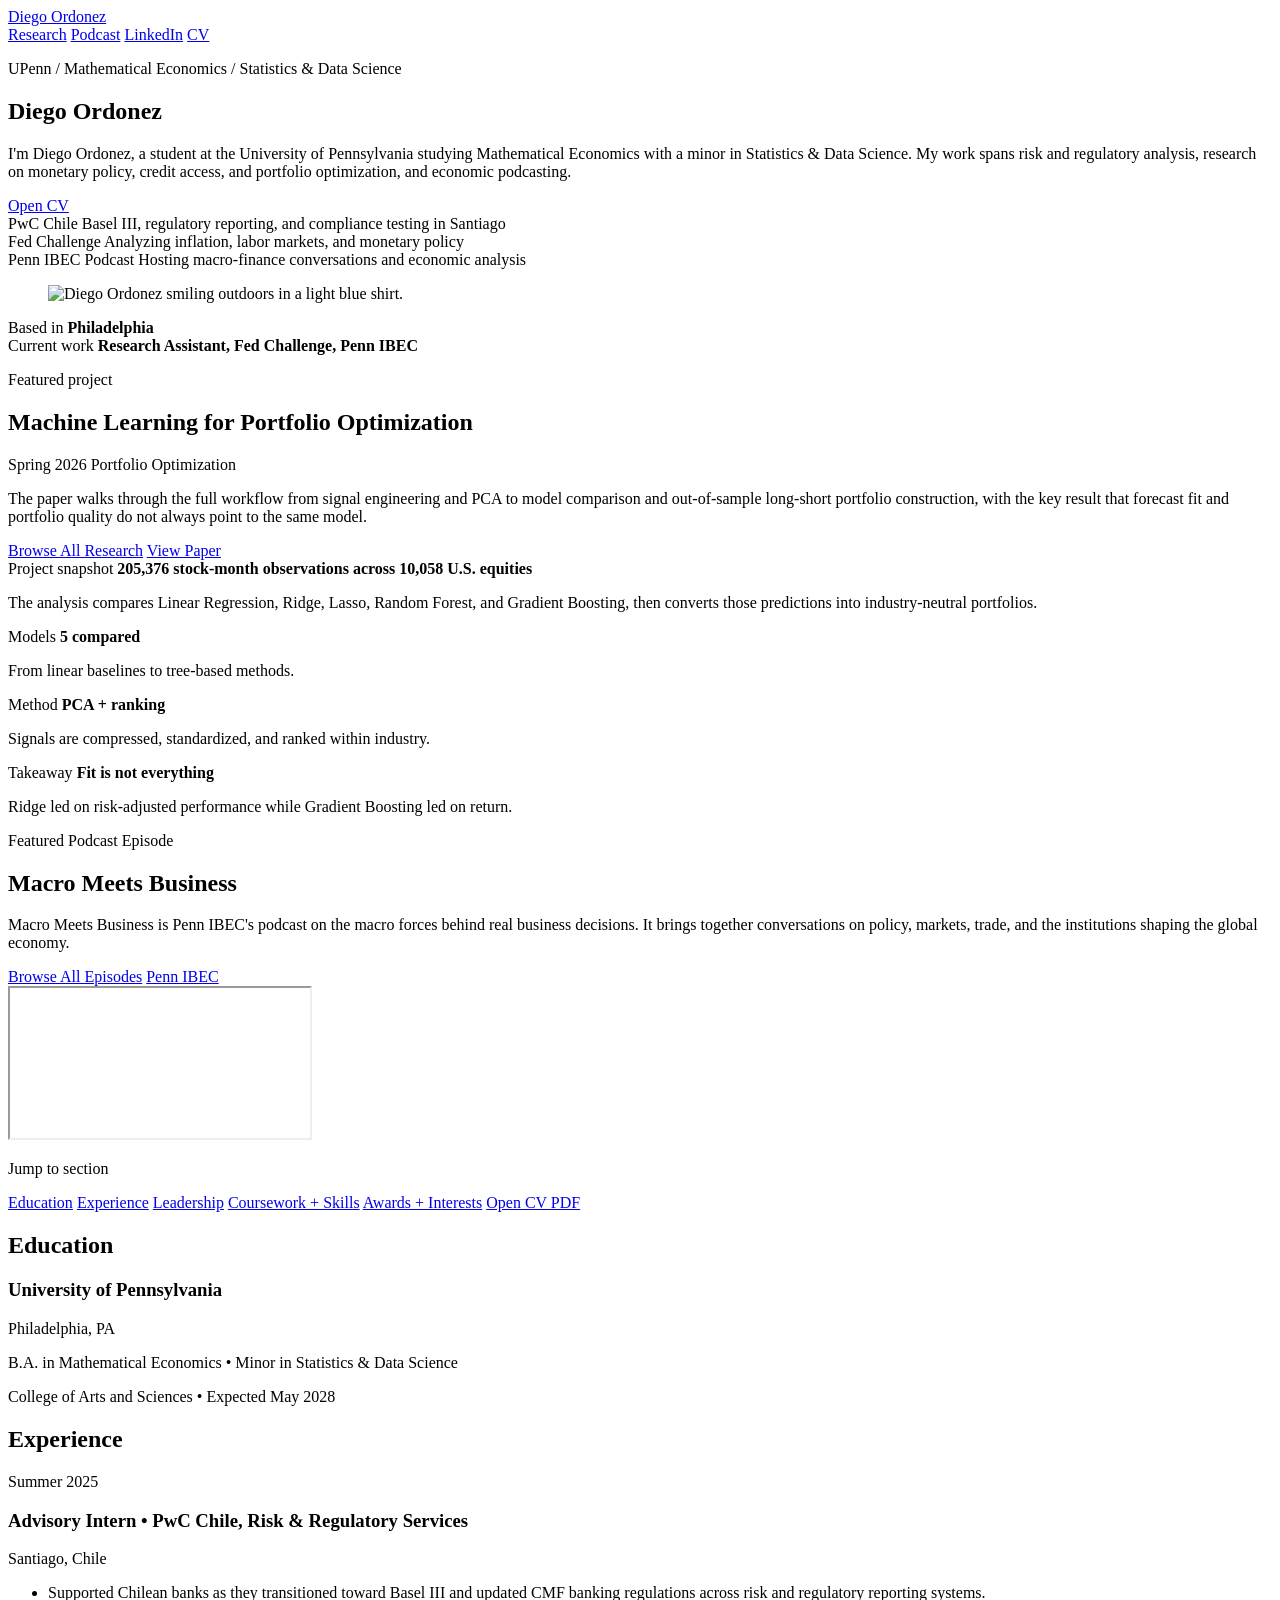
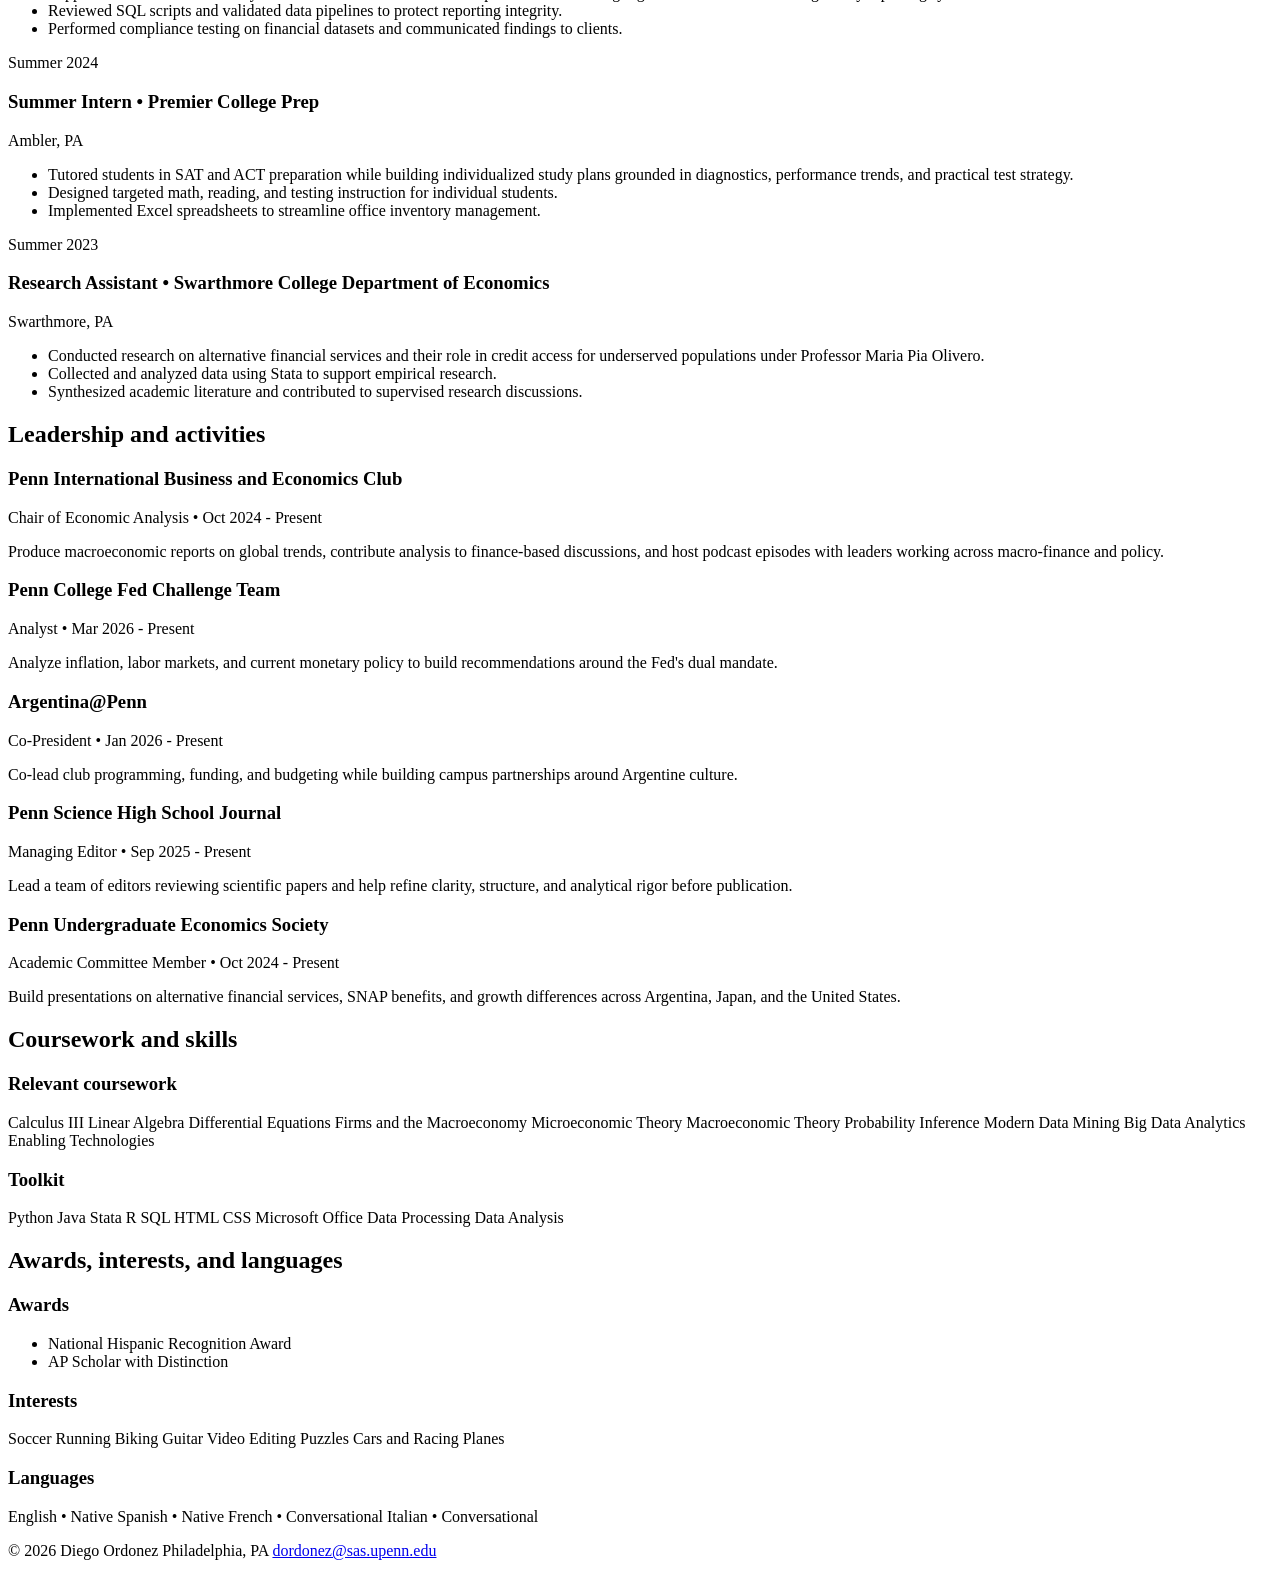
==== index.html @ 91c869cc "Add files via upload" ====
<!DOCTYPE html>
<html lang="en">
<head>
    <meta charset="UTF-8">
    <meta name="viewport" content="width=device-width, initial-scale=1.0">
    <title>Diego Ordonez</title>
    <meta name="description" content="Diego Ordonez is a University of Pennsylvania Mathematical Economics student exploring finance, data analysis, and global economic policy.">
    <link rel="stylesheet" href="style.css">
    <link rel="icon" type="image/png" href="images/Shield_of_the_University_of_Pennsylvania.svg.png">
</head>
<body class="home-page">
    <div class="scroll-progress" aria-hidden="true">
        <span class="scroll-progress__bar" id="scroll-progress-bar"></span>
    </div>

    <header class="site-header" id="top">
        <nav class="top-nav">
            <a class="brand" href="index.html">Diego Ordonez</a>
            <div class="top-nav__links" data-scrollspy-nav>
                <a href="research.html">Research</a>
                <a href="podcast.html">Podcast</a>
                <a href="https://www.linkedin.com/in/diegoordonez24/" target="_blank" rel="noreferrer">LinkedIn</a>
                <a class="button button--ghost button--small" href="CV/Ordonez-Diego-Résumé-Public.pdf" target="_blank" rel="noreferrer">CV</a>
            </div>
        </nav>
    </header>

    <main>
        <section class="hero section-shell" data-scroll-target id="hero">
            <div class="hero__copy" data-reveal>
                <p class="eyebrow hero__eyebrow">UPenn / Mathematical Economics / Statistics &amp; Data Science</p>
                <h1 class="hero__name">Diego Ordonez</h1>
                <p class="hero__lede">
                    I'm Diego Ordonez, a student at the University of Pennsylvania studying Mathematical Economics with a
                    minor in Statistics &amp; Data Science. My work spans risk and regulatory analysis,
                    research on monetary policy, credit access, and portfolio optimization, and economic podcasting.
                </p>
                <div class="hero__actions">
                    <a class="button" href="CV/Ordonez-Diego-Résumé-Public.pdf" target="_blank" rel="noreferrer">Open CV</a>
                </div>
                <div class="hero__stats">
                    <article class="stat-card">
                        <span class="stat-card__value">PwC Chile</span>
                        <span class="stat-card__label">Basel III, regulatory reporting, and compliance testing in Santiago</span>
                    </article>
                    <article class="stat-card">
                        <span class="stat-card__value">Fed Challenge</span>
                        <span class="stat-card__label">Analyzing inflation, labor markets, and monetary policy</span>
                    </article>
                    <article class="stat-card">
                        <span class="stat-card__value">Penn IBEC Podcast</span>
                        <span class="stat-card__label">Hosting macro-finance conversations and economic analysis</span>
                    </article>
                </div>
            </div>

            <div class="hero__visual" data-reveal>
                <figure class="hero-portrait">
                    <img src="images/legacy_photographics_27185710_9_080223_1W4A0684.JPG" alt="Diego Ordonez smiling outdoors in a light blue shirt.">
                </figure>
                <div class="hero__visual-details">
                    <article class="hero__detail">
                        <span>Based in</span>
                        <strong>Philadelphia</strong>
                    </article>
                    <article class="hero__detail">
                        <span>Current work</span>
                        <strong>Research Assistant, Fed Challenge,</strong>
                        <strong>Penn IBEC</strong>
                    </article>
                </div>
            </div>
        </section>

        <section class="section-shell project-feature" id="research" data-scroll-target>
            <div class="project-feature__intro" data-reveal>
                <p class="eyebrow">Featured project</p>
                <h2>Machine Learning for Portfolio Optimization</h2>
                <div class="project-feature__tags">
                    <span>Spring 2026</span>
                    <span>Portfolio Optimization</span>
                </div>
                <p class="project-feature__takeaway">
                    The paper walks through the full workflow from signal engineering and PCA to
                    model comparison and out-of-sample long-short portfolio construction, with the
                    key result that forecast fit and portfolio quality do not always point to the same model.
                </p>
                <div class="hero__actions">
                    <a class="button" href="research.html">Browse All Research</a>
                    <a class="button button--ghost" href="Documents/ML_Optimization_Final.pdf" target="_blank" rel="noreferrer">View Paper</a>
                </div>
            </div>
            <div class="project-feature__aside" data-reveal>
                <article class="project-feature__snapshot">
                    <span>Project snapshot</span>
                    <strong>205,376 stock-month observations across 10,058 U.S. equities</strong>
                    <p>
                        The analysis compares Linear Regression, Ridge, Lasso, Random Forest,
                        and Gradient Boosting, then converts those predictions into industry-neutral portfolios.
                    </p>
                </article>
                <div class="project-feature__stats">
                    <article class="project-feature__stat">
                        <span>Models</span>
                        <strong>5 compared</strong>
                        <p>From linear baselines to tree-based methods.</p>
                    </article>
                    <article class="project-feature__stat">
                        <span>Method</span>
                        <strong>PCA + ranking</strong>
                        <p>Signals are compressed, standardized, and ranked within industry.</p>
                    </article>
                    <article class="project-feature__stat">
                        <span>Takeaway</span>
                        <strong>Fit is not everything</strong>
                        <p>Ridge led on risk-adjusted performance while Gradient Boosting led on return.</p>
                    </article>
                </div>
            </div>
        </section>

        <section class="section-shell podcast-showcase" id="podcast" data-scroll-target>
            <div class="podcast-showcase__copy" data-reveal>
                <p class="eyebrow">Featured Podcast Episode</p>
                <h2>Macro Meets Business</h2>
                <p>
                    Macro Meets Business is Penn IBEC's podcast on the macro forces behind real business decisions.
                    It brings together conversations on policy, markets, trade, and the institutions shaping the global economy.
                </p>
                <div class="podcast-showcase__actions">
                    <a class="button" href="podcast.html">Browse All Episodes</a>
                    <a class="button button--ghost" href="http://pennibec.com/" target="_blank" rel="noreferrer">Penn IBEC</a>
                </div>
            </div>
            <div class="podcast-showcase__media" data-reveal>
                <div class="video-frame">
                    <iframe
                        src="https://www.youtube.com/embed/videoseries?si=SYApWWR5xYptij_L&amp;list=PLJg1V_W0HDkJW1xRELLbOYy5Aybhy08Yw"
                        title="Macro Meets Business playlist"
                        allow="accelerometer; autoplay; clipboard-write; encrypted-media; gyroscope; picture-in-picture; web-share"
                        referrerpolicy="strict-origin-when-cross-origin"
                        allowfullscreen>
                    </iframe>
                </div>
            </div>
        </section>

        <section class="resume-layout section-shell" id="resume-map" data-scroll-target>
            <aside class="resume-rail" data-reveal>
                <div class="resume-rail__card">
                    <p class="eyebrow">Jump to section</p>
                    <a href="#education">Education</a>
                    <a href="#experience">Experience</a>
                    <a href="#leadership">Leadership</a>
                    <a href="#coursework">Coursework + Skills</a>
                    <a href="#awards">Awards + Interests</a>
                    <a class="button button--ghost button--small resume-rail__button" href="CV/Ordonez-Diego-Résumé-Public.pdf" target="_blank" rel="noreferrer">Open CV PDF</a>
                </div>
            </aside>

            <div class="resume-flow">
                <article class="resume-card" id="education" data-scroll-target data-nav-group="resume-map" data-reveal>
                    <div class="section-heading">
                        <div class="section-heading__spacer" aria-hidden="true"></div>
                        <h2>Education</h2>
                    </div>
                    <div class="entry-grid">
                        <section class="entry-card entry-card--wide">
                            <div class="entry-card__topline">
                                <h3>University of Pennsylvania</h3>
                                <span>Philadelphia, PA</span>
                            </div>
                            <p class="entry-card__title">B.A. in Mathematical Economics • Minor in Statistics &amp; Data Science</p>
                            <p class="entry-card__meta">College of Arts and Sciences • Expected May 2028</p>
                        </section>
                    </div>
                </article>

                <article class="resume-card" id="experience" data-scroll-target data-nav-group="resume-map" data-reveal>
                    <div class="section-heading">
                        <div class="section-heading__spacer" aria-hidden="true"></div>
                        <h2>Experience</h2>
                    </div>
                    <div class="timeline">
                        <section class="timeline-item">
                            <span class="timeline-item__date">Summer 2025</span>
                            <div class="timeline-item__body">
                                <div class="entry-card__topline">
                                    <h3>Advisory Intern • PwC Chile, Risk &amp; Regulatory Services</h3>
                                    <span>Santiago, Chile</span>
                                </div>
                                <ul class="detail-list">
                                    <li>
                                        Supported Chilean banks as they transitioned toward Basel III and updated CMF
                                        banking regulations across risk and regulatory reporting systems.
                                    </li>
                                    <li>Reviewed SQL scripts and validated data pipelines to protect reporting integrity.</li>
                                    <li>Performed compliance testing on financial datasets and communicated findings to clients.</li>
                                </ul>
                            </div>
                        </section>
                        <section class="timeline-item">
                            <span class="timeline-item__date">Summer 2024</span>
                            <div class="timeline-item__body">
                                <div class="entry-card__topline">
                                    <h3>Summer Intern • Premier College Prep</h3>
                                    <span>Ambler, PA</span>
                                </div>
                                <ul class="detail-list">
                                    <li>
                                        Tutored students in SAT and ACT preparation while building individualized study
                                        plans grounded in diagnostics, performance trends, and practical test strategy.
                                    </li>
                                    <li>Designed targeted math, reading, and testing instruction for individual students.</li>
                                    <li>Implemented Excel spreadsheets to streamline office inventory management.</li>
                                </ul>
                            </div>
                        </section>
                        <section class="timeline-item">
                            <span class="timeline-item__date">Summer 2023</span>
                            <div class="timeline-item__body">
                                <div class="entry-card__topline">
                                    <h3>Research Assistant • Swarthmore College Department of Economics</h3>
                                    <span>Swarthmore, PA</span>
                                </div>
                                <ul class="detail-list">
                                    <li>
                                        Conducted research on alternative financial services and their role in credit access
                                        for underserved populations under Professor Maria Pia Olivero.
                                    </li>
                                    <li>Collected and analyzed data using Stata to support empirical research.</li>
                                    <li>Synthesized academic literature and contributed to supervised research discussions.</li>
                                </ul>
                            </div>
                        </section>
                    </div>
                </article>

                <article class="resume-card" id="leadership" data-scroll-target data-nav-group="resume-map" data-reveal>
                    <div class="section-heading">
                        <div class="section-heading__spacer" aria-hidden="true"></div>
                        <h2>Leadership and activities</h2>
                    </div>
                    <div class="entry-grid">
                        <section class="entry-card entry-card--wide">
                            <div class="entry-card__topline">
                                <h3>Penn International Business and Economics Club</h3>
                                <span>Chair of Economic Analysis • Oct 2024 - Present</span>
                            </div>
                            <p>
                                Produce macroeconomic reports on global trends, contribute analysis to finance-based
                                discussions, and host podcast episodes with leaders working across macro-finance and policy.
                            </p>
                        </section>
                        <section class="entry-card">
                            <div class="entry-card__topline">
                                <h3>Penn College Fed Challenge Team</h3>
                                <span>Analyst • Mar 2026 - Present</span>
                            </div>
                            <p>Analyze inflation, labor markets, and current monetary policy to build recommendations around the Fed's dual mandate.</p>
                        </section>
                        <section class="entry-card">
                            <div class="entry-card__topline">
                                <h3>Argentina@Penn</h3>
                                <span>Co-President • Jan 2026 - Present</span>
                            </div>
                            <p>Co-lead club programming, funding, and budgeting while building campus partnerships around Argentine culture.</p>
                        </section>
                        <section class="entry-card">
                            <div class="entry-card__topline">
                                <h3>Penn Science High School Journal</h3>
                                <span>Managing Editor • Sep 2025 - Present</span>
                            </div>
                            <p>Lead a team of editors reviewing scientific papers and help refine clarity, structure, and analytical rigor before publication.</p>
                        </section>
                        <section class="entry-card">
                            <div class="entry-card__topline">
                                <h3>Penn Undergraduate Economics Society</h3>
                                <span>Academic Committee Member • Oct 2024 - Present</span>
                            </div>
                            <p>Build presentations on alternative financial services, SNAP benefits, and growth differences across Argentina, Japan, and the United States.</p>
                        </section>
                    </div>
                </article>

                <article class="resume-card" id="coursework" data-scroll-target data-nav-group="resume-map" data-reveal>
                    <div class="section-heading">
                        <div class="section-heading__spacer" aria-hidden="true"></div>
                        <h2>Coursework and skills</h2>
                    </div>
                    <div class="two-column-panels">
                        <section class="entry-card">
                            <h3>Relevant coursework</h3>
                            <div class="chip-cloud">
                                <span>Calculus III</span>
                                <span>Linear Algebra</span>
                                <span>Differential Equations</span>
                                <span>Firms and the Macroeconomy</span>
                                <span>Microeconomic Theory</span>
                                <span>Macroeconomic Theory</span>
                                <span>Probability</span>
                                <span>Inference</span>
                                <span>Modern Data Mining</span>
                                <span>Big Data Analytics</span>
                                <span>Enabling Technologies</span>
                            </div>
                        </section>
                        <section class="entry-card">
                            <h3>Toolkit</h3>
                            <div class="chip-cloud chip-cloud--accent">
                                <span>Python</span>
                                <span>Java</span>
                                <span>Stata</span>
                                <span>R</span>
                                <span>SQL</span>
                                <span>HTML</span>
                                <span>CSS</span>
                                <span>Microsoft Office</span>
                                <span>Data Processing</span>
                                <span>Data Analysis</span>
                            </div>
                        </section>
                    </div>
                </article>

                <article class="resume-card" id="awards" data-scroll-target data-nav-group="resume-map" data-reveal>
                    <div class="section-heading">
                        <div class="section-heading__spacer" aria-hidden="true"></div>
                        <h2>Awards, interests, and languages</h2>
                    </div>
                    <div class="two-column-panels">
                        <section class="entry-card">
                            <h3>Awards</h3>
                            <ul class="detail-list">
                                <li>National Hispanic Recognition Award</li>
                                <li>AP Scholar with Distinction</li>
                            </ul>
                            <h3>Interests</h3>
                            <div class="chip-cloud">
                                <span>Soccer</span>
                                <span>Running</span>
                                <span>Biking</span>
                                <span>Guitar</span>
                                <span>Video Editing</span>
                                <span>Puzzles</span>
                                <span>Cars and Racing</span>
                                <span>Planes</span>
                            </div>
                        </section>
                        <section class="entry-card">
                            <h3>Languages</h3>
                            <div class="language-pills">
                                <span>English • Native</span>
                                <span>Spanish • Native</span>
                                <span>French • Conversational</span>
                                <span>Italian • Conversational</span>
                            </div>
                        </section>
                    </div>
                </article>
            </div>
        </section>

    </main>

    <footer class="site-footer">
        <p class="site-footer__line">
            <span class="site-footer__item">&copy; 2026 Diego Ordonez</span>
            <span class="site-footer__item">Philadelphia, PA</span>
            <span class="site-footer__item site-footer__email-wrap">
                <a href="mailto:dordonez@sas.upenn.edu">dordonez@sas.upenn.edu</a>
                <img class="site-footer__gif" src="images/correo21t.gif" alt="" aria-hidden="true">
            </span>
        </p>
    </footer>

    <script src="script.js"></script>
</body>
</html>
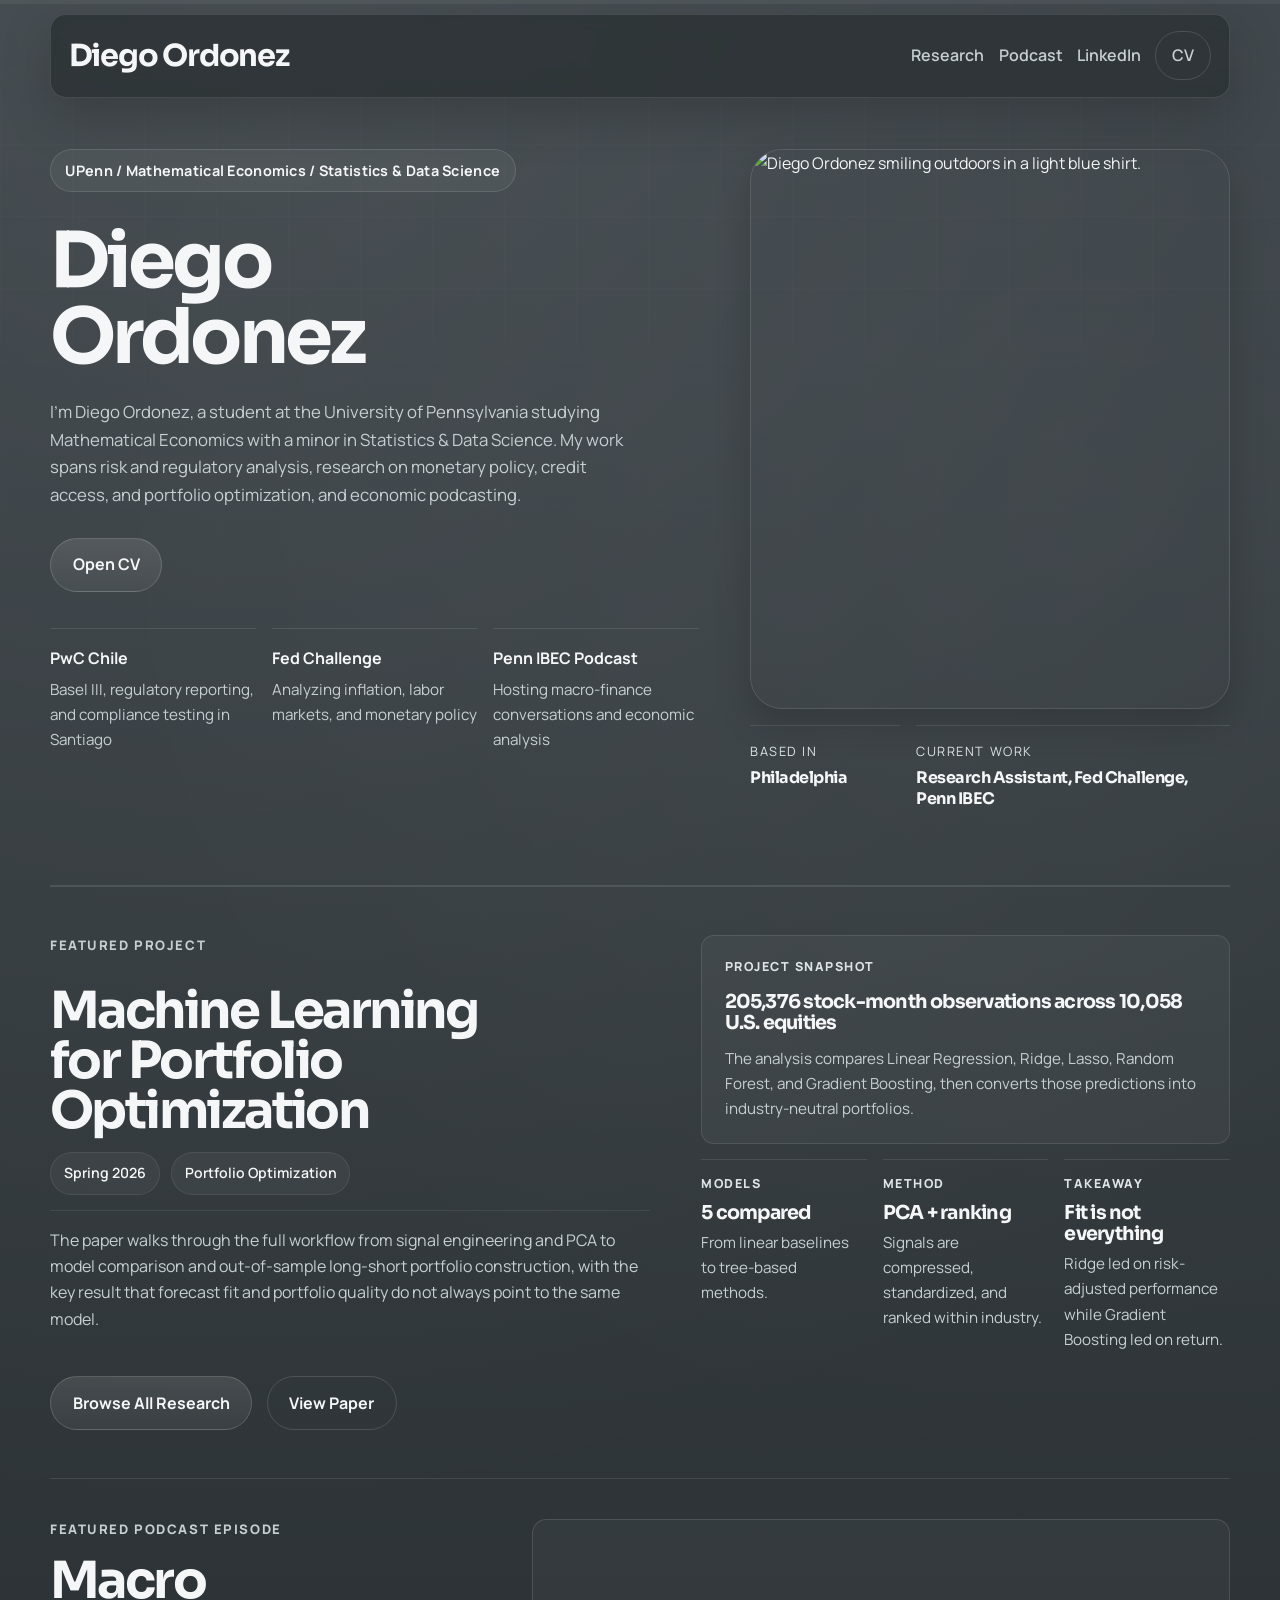
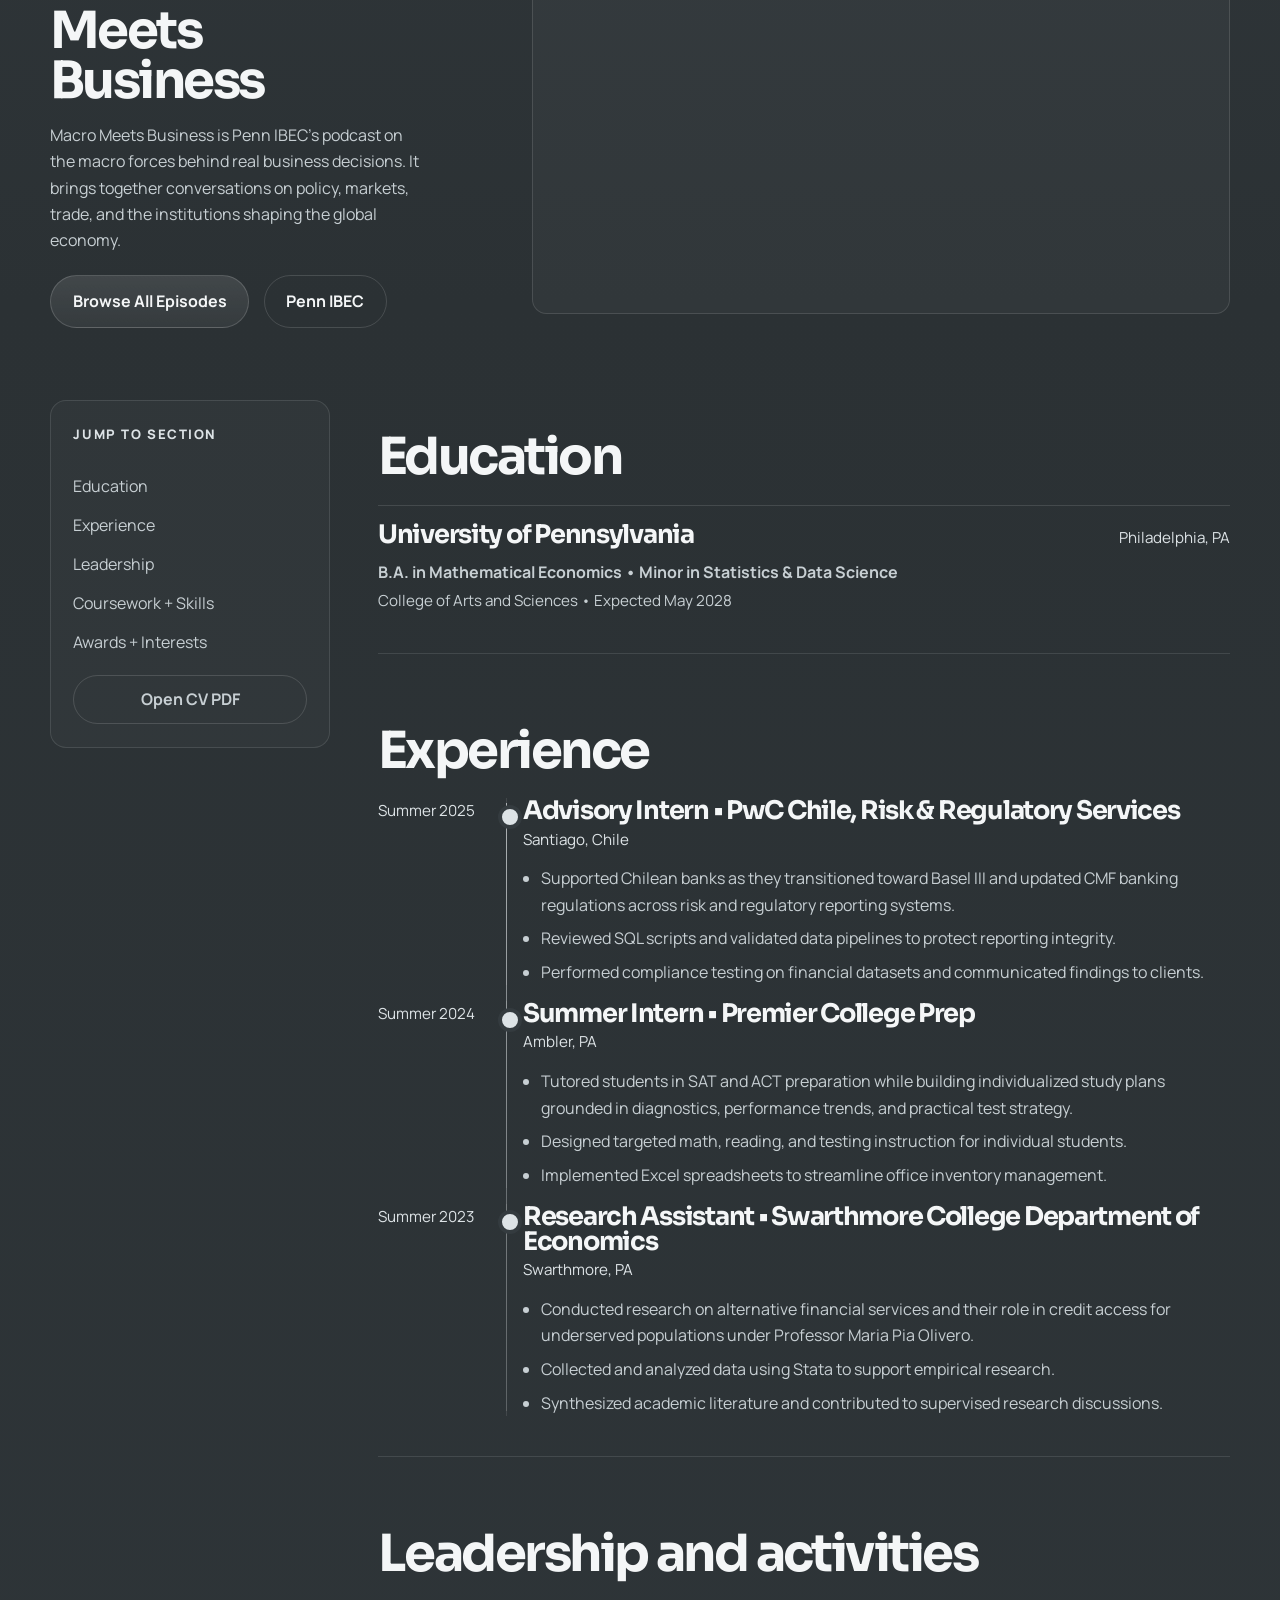
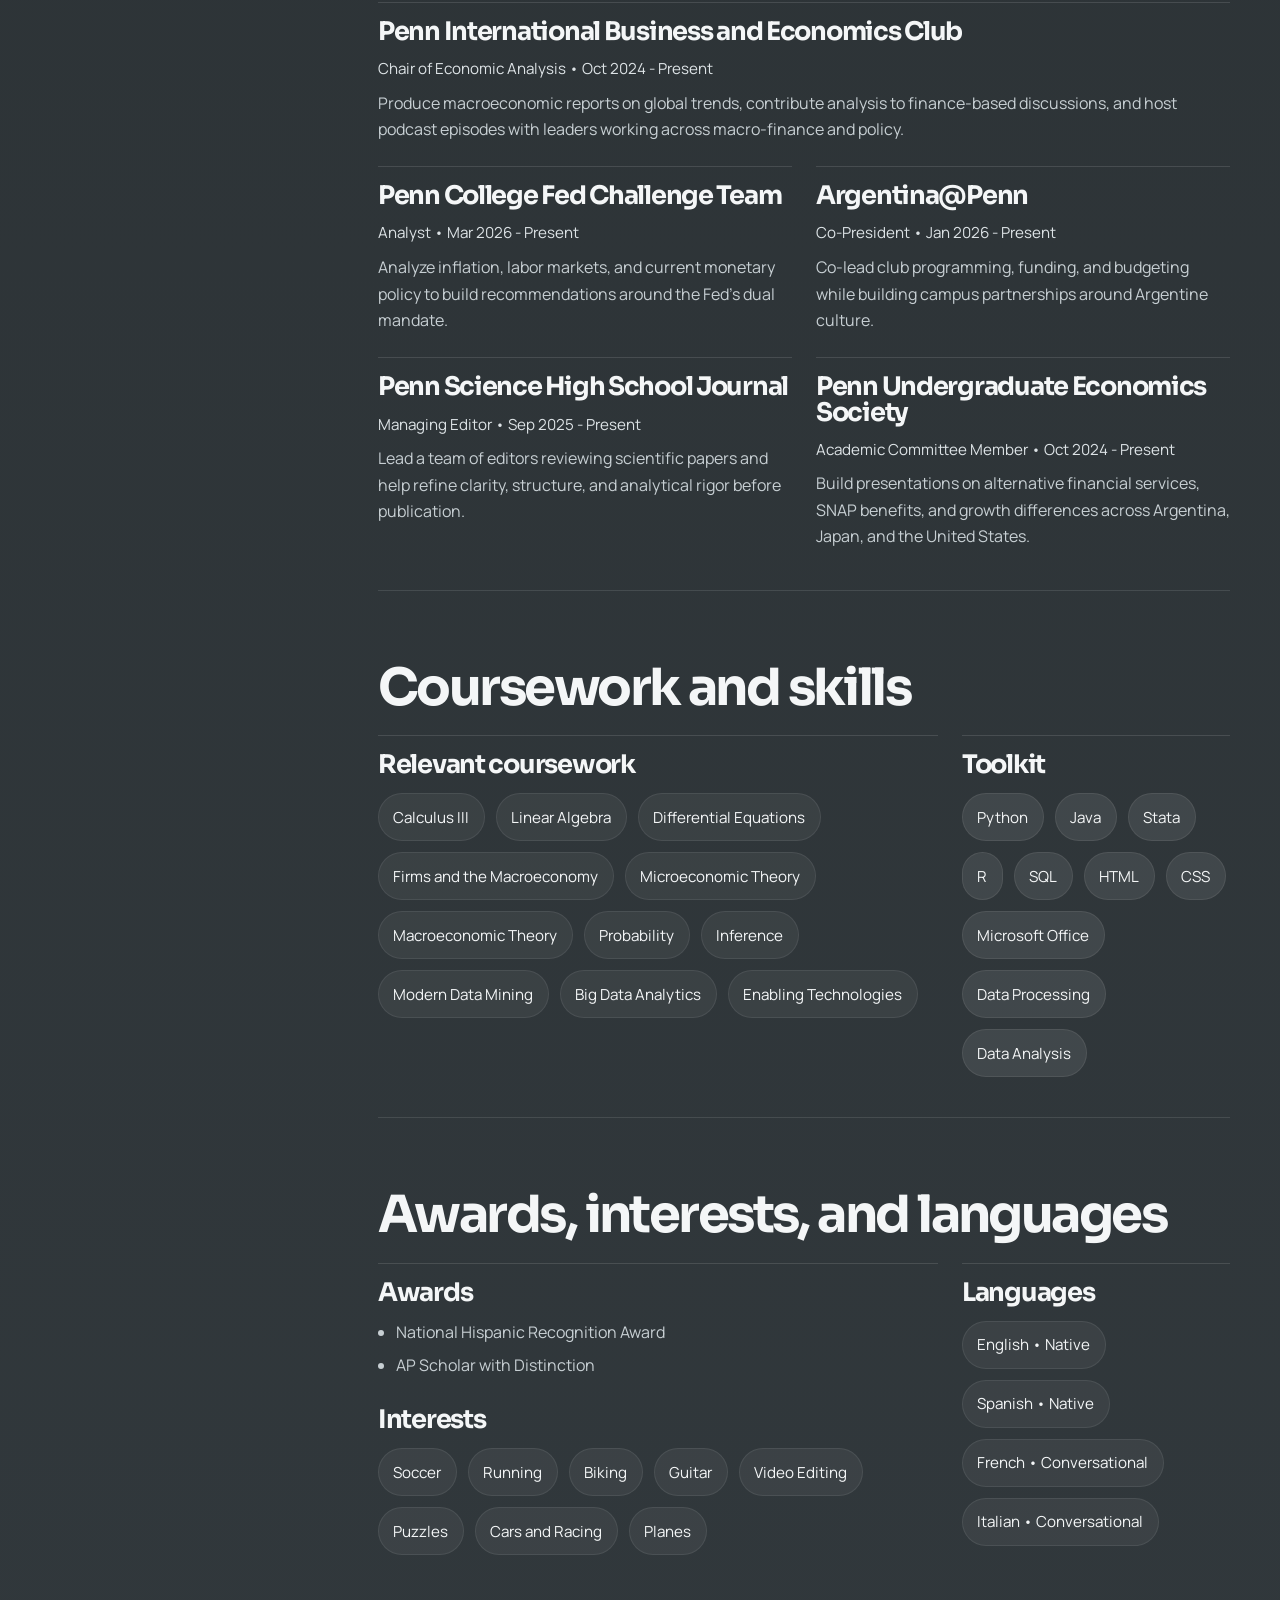
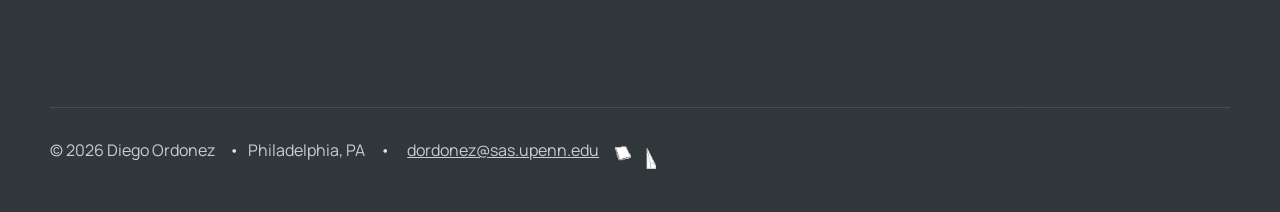
==== commit 694afa96: "cv fix" ====
--- a/index.html
+++ b/index.html
@@ -20,7 +20,7 @@
                 <a href="research.html">Research</a>
                 <a href="podcast.html">Podcast</a>
                 <a href="https://www.linkedin.com/in/diegoordonez24/" target="_blank" rel="noreferrer">LinkedIn</a>
-                <a class="button button--ghost button--small" href="CV/Ordonez-Diego-Résumé-Public.pdf" target="_blank" rel="noreferrer">CV</a>
+                <a class="button button--ghost button--small" href="CV/Ordonez-Diego-Resume-Public.pdf" target="_blank" rel="noreferrer">CV</a>
             </div>
         </nav>
     </header>
@@ -36,7 +36,7 @@
                     research on monetary policy, credit access, and portfolio optimization, and economic podcasting.
                 </p>
                 <div class="hero__actions">
-                    <a class="button" href="CV/Ordonez-Diego-Résumé-Public.pdf" target="_blank" rel="noreferrer">Open CV</a>
+                    <a class="button" href="CV/Ordonez-Diego-Resume-Public.pdf" target="_blank" rel="noreferrer">Open CV</a>
                 </div>
                 <div class="hero__stats">
                     <article class="stat-card">
--- a/style.css
+++ b/style.css
@@ -0,0 +1,1120 @@
+@import url('https://fonts.googleapis.com/css2?family=Manrope:wght@400;500;600;700;800&family=Sora:wght@400;500;600;700;800&display=swap');
+
+:root {
+    --bg: #2b3134;
+    --bg-soft: #454d52;
+    --panel: rgba(255, 255, 255, 0.04);
+    --panel-strong: rgba(25, 29, 31, 0.86);
+    --panel-border: rgba(230, 235, 238, 0.12);
+    --text: #f4f6f7;
+    --muted: #c7cfd3;
+    --gold: #6b747a;
+    --gold-strong: #dde3e6;
+    --teal: #a2abb1;
+    --shadow: 0 18px 52px rgba(0, 0, 0, 0.2);
+    --radius-lg: 1rem;
+    --radius-md: 0.8rem;
+    --container: min(1180px, calc(100vw - 2rem));
+}
+
+* {
+    box-sizing: border-box;
+    margin: 0;
+    padding: 0;
+}
+
+html {
+    scroll-behavior: smooth;
+}
+
+body {
+    min-height: 100vh;
+    font-family: "Manrope", "Segoe UI", sans-serif;
+    color: var(--text);
+    background:
+        radial-gradient(circle at 18% 0%, rgba(255, 255, 255, 0.08), transparent 30%),
+        radial-gradient(circle at 85% 10%, rgba(255, 255, 255, 0.035), transparent 22%),
+        linear-gradient(180deg, #394045 0%, #2b3134 38%, #31383c 100%);
+    line-height: 1.65;
+}
+
+body::before {
+    content: "";
+    position: fixed;
+    inset: 0;
+    background-image:
+        linear-gradient(rgba(255, 255, 255, 0.018) 1px, transparent 1px),
+        linear-gradient(90deg, rgba(255, 255, 255, 0.018) 1px, transparent 1px);
+    background-size: 72px 72px;
+    mask-image: linear-gradient(180deg, rgba(0, 0, 0, 0.85), transparent 92%);
+    pointer-events: none;
+    z-index: -1;
+}
+
+img {
+    display: block;
+    max-width: 100%;
+}
+
+a {
+    color: inherit;
+}
+
+main {
+    padding-bottom: 4rem;
+}
+
+body.research-page .section-shell {
+    padding: clamp(1.45rem, 3vw, 2.2rem) 0;
+}
+
+.scroll-progress {
+    position: fixed;
+    inset: 0 0 auto;
+    height: 4px;
+    z-index: 30;
+    background: rgba(255, 255, 255, 0.05);
+}
+
+.scroll-progress__bar {
+    display: block;
+    height: 100%;
+    width: 0;
+    background: linear-gradient(90deg, #72797e, var(--gold-strong));
+    box-shadow: 0 0 18px rgba(216, 221, 224, 0.22);
+    transition: width 120ms linear;
+}
+
+.site-header {
+    position: sticky;
+    top: 0;
+    z-index: 20;
+    padding: 0.85rem 0 0;
+    backdrop-filter: blur(12px);
+}
+
+.top-nav {
+    width: var(--container);
+    margin: 0 auto;
+    padding: 1rem 1.1rem;
+    display: flex;
+    align-items: center;
+    justify-content: space-between;
+    gap: 1.5rem;
+    border: 1px solid var(--panel-border);
+    border-radius: 1rem;
+    background: rgba(43, 49, 52, 0.82);
+    box-shadow: var(--shadow);
+}
+
+.brand {
+    font-family: "Sora", "Segoe UI", sans-serif;
+    font-size: clamp(1.45rem, 1.1rem + 1vw, 2rem);
+    font-weight: 700;
+    letter-spacing: -0.04em;
+    text-decoration: none;
+}
+
+.top-nav__links {
+    display: flex;
+    align-items: center;
+    justify-content: flex-end;
+    flex-wrap: wrap;
+    gap: 0.9rem;
+}
+
+.top-nav__links a {
+    text-decoration: none;
+    color: var(--muted);
+    font-weight: 600;
+    transition: color 180ms ease, transform 180ms ease;
+}
+
+.top-nav__links a:hover,
+.top-nav__links a.is-active,
+.resume-rail__card a:hover {
+    color: var(--text);
+}
+
+.section-shell {
+    width: var(--container);
+    margin: 0 auto;
+    padding: clamp(2rem, 4vw, 3rem) 0;
+}
+
+.hero {
+    display: grid;
+    grid-template-columns: minmax(0, 1.15fr) minmax(300px, 0.85fr);
+    align-items: start;
+    gap: clamp(2rem, 4vw, 4rem);
+    min-height: calc(100vh - 7rem);
+    padding-top: clamp(2rem, 4vw, 4rem);
+    padding-bottom: 4rem;
+    border-bottom: 1px solid var(--panel-border);
+}
+
+.hero__copy,
+.hero__visual,
+.intro-band,
+.resume-card,
+.research-archive,
+.research-project,
+.paper-viewer,
+.podcast-showcase,
+.archive-hero,
+.episode-card {
+    border: 0;
+    border-radius: 0;
+    background: transparent;
+    box-shadow: none;
+}
+
+.hero__copy {
+    padding: 0;
+}
+
+.hero__name {
+    margin-top: 1.1rem;
+    font-size: clamp(3.1rem, 6vw, 5.2rem);
+    max-width: 8ch;
+}
+
+.hero__summary {
+    max-width: 24ch;
+    margin-top: 0.9rem;
+    color: var(--gold-strong);
+    font-size: clamp(1.08rem, 1rem + 0.9vw, 1.35rem);
+    font-weight: 600;
+    line-height: 1.2;
+}
+
+.eyebrow {
+    margin-bottom: 0.9rem;
+    color: var(--gold-strong);
+    font-family: "Manrope", "Segoe UI", sans-serif;
+    font-size: 0.82rem;
+    font-weight: 800;
+    letter-spacing: 0.12em;
+    text-transform: uppercase;
+}
+
+.hero__eyebrow {
+    display: inline-flex;
+    align-items: center;
+    padding: 0.55rem 0.9rem;
+    border: 1px solid rgba(255, 255, 255, 0.12);
+    border-radius: 999px;
+    background: rgba(255, 255, 255, 0.05);
+    color: var(--text);
+    font-size: 0.9rem;
+    font-weight: 700;
+    letter-spacing: 0.02em;
+    text-transform: none;
+}
+
+h1,
+h2,
+h3 {
+    font-family: "Sora", "Segoe UI", sans-serif;
+    font-weight: 700;
+    letter-spacing: -0.05em;
+    line-height: 0.98;
+}
+
+h1 {
+    font-size: clamp(3.2rem, 7vw, 6.4rem);
+    max-width: 10ch;
+}
+
+h2 {
+    font-size: clamp(2.2rem, 4vw, 3.4rem);
+}
+
+h3 {
+    font-size: clamp(1.45rem, 2vw, 1.9rem);
+}
+
+.hero__lede,
+.intro-band__copy p,
+.podcast-showcase__copy p,
+.archive-hero__copy p,
+.entry-card p,
+.timeline-item__body p,
+.episode-card__header p,
+.site-footer p {
+    color: var(--muted);
+}
+
+.hero__lede {
+    max-width: 58ch;
+    margin-top: 1.45rem;
+    font-size: 1.05rem;
+}
+
+.hero__actions,
+.podcast-showcase__actions {
+    display: flex;
+    flex-wrap: wrap;
+    gap: 0.9rem;
+    margin-top: 1.8rem;
+}
+
+.button {
+    display: inline-flex;
+    align-items: center;
+    justify-content: center;
+    gap: 0.5rem;
+    min-height: 3rem;
+    padding: 0.8rem 1.35rem;
+    border-radius: 999px;
+    border: 1px solid rgba(255, 255, 255, 0.16);
+    background: linear-gradient(180deg, rgba(255, 255, 255, 0.11), rgba(255, 255, 255, 0.05));
+    color: var(--text);
+    font-weight: 700;
+    text-decoration: none;
+    transition: transform 180ms ease, background-color 180ms ease, border-color 180ms ease;
+}
+
+.button:hover {
+    transform: translateY(-2px);
+    background: linear-gradient(180deg, rgba(255, 255, 255, 0.15), rgba(255, 255, 255, 0.08));
+}
+
+.button--ghost {
+    background: transparent;
+    border-color: rgba(255, 255, 255, 0.14);
+    color: var(--text);
+}
+
+.button--small {
+    min-height: 2.6rem;
+    padding: 0.65rem 1rem;
+}
+
+.hero__stats {
+    display: grid;
+    grid-template-columns: repeat(3, minmax(0, 1fr));
+    gap: 1rem;
+    margin-top: 2.25rem;
+}
+
+.stat-card {
+    padding: 1rem 0 0;
+    border-top: 1px solid var(--panel-border);
+    background: transparent;
+}
+
+.stat-card__value {
+    display: block;
+    color: var(--text);
+    font-weight: 700;
+    margin-bottom: 0.35rem;
+}
+
+.stat-card__label {
+    display: block;
+    color: var(--muted);
+    font-size: 0.95rem;
+}
+
+.hero__visual {
+    display: grid;
+    gap: 1rem;
+    padding: 0;
+}
+
+.hero-portrait {
+    position: relative;
+}
+
+.hero-portrait img {
+    width: 100%;
+    min-height: 560px;
+    border-radius: 2rem;
+    border: 1px solid rgba(255, 255, 255, 0.12);
+    object-fit: cover;
+    object-position: 25% center;
+    box-shadow: 0 14px 36px rgba(0, 0, 0, 0.18);
+}
+
+.hero__visual-details {
+    display: grid;
+    grid-template-columns: minmax(150px, 0.45fr) minmax(0, 1fr);
+    gap: 1rem;
+}
+
+.hero__detail {
+    padding-top: 0.95rem;
+    border-top: 1px solid var(--panel-border);
+}
+
+.hero__detail span,
+.archive-note span {
+    display: block;
+    color: var(--gold-strong);
+    margin-bottom: 0.35rem;
+    text-transform: uppercase;
+    letter-spacing: 0.12em;
+    font-size: 0.8rem;
+}
+
+.hero__detail strong {
+    display: block;
+    font-family: "Sora", "Segoe UI", sans-serif;
+    font-size: 1rem;
+    font-weight: 700;
+    letter-spacing: -0.03em;
+    line-height: 1.3;
+}
+
+.archive-note p {
+    color: var(--muted);
+    font-size: 0.96rem;
+}
+
+.intro-band {
+    padding: 1.25rem 0 2rem;
+    border-bottom: 1px solid var(--panel-border);
+}
+
+.intro-band__copy {
+    max-width: 70ch;
+}
+
+.resume-layout {
+    display: grid;
+    grid-template-columns: minmax(220px, 280px) minmax(0, 1fr);
+    align-items: start;
+    gap: 3rem;
+    padding-top: 2rem;
+}
+
+.resume-rail {
+    position: sticky;
+    top: 6.5rem;
+}
+
+.resume-rail__card {
+    display: grid;
+    gap: 0.8rem;
+    padding: 1.4rem;
+    border: 1px solid var(--panel-border);
+    border-radius: var(--radius-lg);
+    background: rgba(255, 255, 255, 0.028);
+}
+
+.resume-rail__card a {
+    color: var(--muted);
+    text-decoration: none;
+}
+
+.resume-rail__button {
+    margin-top: 0.4rem;
+}
+
+.resume-flow {
+    display: grid;
+    gap: 0;
+}
+
+.resume-card,
+.podcast-showcase,
+.archive-hero,
+.episode-card {
+    padding: 2.5rem 0;
+}
+
+.resume-card {
+    border-top: 1px solid var(--panel-border);
+}
+
+.resume-flow > .resume-card:first-child {
+    padding-top: 0;
+    border-top: 0;
+}
+
+.section-heading {
+    margin-bottom: 1.4rem;
+}
+
+.section-heading__spacer {
+    height: 1.8rem;
+}
+
+.section-heading h2 {
+    margin-top: 0.2rem;
+}
+
+.entry-grid,
+.two-column-panels,
+.episode-grid {
+    display: grid;
+    gap: 1.5rem;
+}
+
+.entry-grid {
+    grid-template-columns: repeat(2, minmax(0, 1fr));
+}
+
+.two-column-panels {
+    grid-template-columns: repeat(3, minmax(0, 1fr));
+}
+
+.two-column-panels .entry-card:first-child {
+    grid-column: span 2;
+}
+
+.entry-card {
+    padding: 1rem 0 0;
+    border-radius: 0;
+    border: 0;
+    border-top: 1px solid rgba(255, 255, 255, 0.12);
+    background: transparent;
+}
+
+.entry-card--wide {
+    grid-column: span 2;
+}
+
+.entry-card__topline {
+    display: flex;
+    flex-wrap: wrap;
+    align-items: baseline;
+    justify-content: space-between;
+    gap: 0.75rem;
+    margin-bottom: 0.55rem;
+}
+
+.entry-card__topline span,
+.entry-card__meta,
+.timeline-item__date {
+    color: var(--gold-strong);
+    font-size: 0.95rem;
+}
+
+.entry-card__title {
+    color: var(--text);
+    font-weight: 700;
+    margin-bottom: 0.15rem;
+}
+
+.timeline {
+    position: relative;
+    display: grid;
+    gap: 1rem;
+}
+
+.timeline::before {
+    content: "";
+    position: absolute;
+    top: 0.3rem;
+    bottom: 0.3rem;
+    left: 128px;
+    width: 1px;
+    background: linear-gradient(180deg, rgba(216, 221, 224, 0.7), rgba(216, 221, 224, 0.18));
+}
+
+.timeline-item {
+    position: relative;
+    display: grid;
+    grid-template-columns: 104px minmax(0, 1fr);
+    gap: 1.5rem;
+}
+
+.timeline-item::before {
+    content: "";
+    position: absolute;
+    top: 0.4rem;
+    left: 120px;
+    width: 16px;
+    height: 16px;
+    border-radius: 50%;
+    background: var(--gold-strong);
+    border: 4px solid #343b3f;
+    box-shadow: none;
+}
+
+.timeline-item__body {
+    padding: 0 0 0 1rem;
+    border-radius: 0;
+    background: transparent;
+    border: 0;
+    border-left: 1px solid rgba(255, 255, 255, 0.1);
+}
+
+.timeline-item .entry-card__topline {
+    display: block;
+}
+
+.timeline-item .entry-card__topline span {
+    display: block;
+    margin-top: 0.2rem;
+}
+
+.detail-list {
+    margin-top: 0.85rem;
+    padding-left: 1.1rem;
+    color: var(--muted);
+}
+
+.detail-list li + li {
+    margin-top: 0.45rem;
+}
+
+.entry-card .detail-list + h3,
+.entry-card .chip-cloud + h3,
+.entry-card .language-pills + h3 {
+    margin-top: 1.8rem;
+}
+
+.chip-cloud,
+.language-pills {
+    display: flex;
+    flex-wrap: wrap;
+    gap: 0.7rem;
+    margin-top: 1rem;
+}
+
+.chip-cloud span,
+.language-pills span {
+    padding: 0.65rem 0.9rem;
+    border-radius: 999px;
+    background: rgba(255, 255, 255, 0.055);
+    border: 1px solid rgba(255, 255, 255, 0.08);
+    color: var(--text);
+    font-size: 0.95rem;
+}
+
+.chip-cloud--accent span {
+    background: rgba(255, 255, 255, 0.085);
+}
+
+.project-feature {
+    display: grid;
+    grid-template-columns: minmax(0, 1.08fr) minmax(320px, 0.92fr);
+    gap: 1.9rem;
+    align-items: start;
+    border-top: 1px solid var(--panel-border);
+}
+
+.project-feature__intro,
+.project-feature__aside {
+    display: grid;
+    align-content: start;
+    gap: 0.95rem;
+}
+
+.project-feature__intro h2 {
+    max-width: 11ch;
+}
+
+.project-feature__intro p {
+    max-width: 60ch;
+    color: var(--muted);
+}
+
+.project-feature__tags {
+    display: flex;
+    flex-wrap: wrap;
+    gap: 0.7rem;
+}
+
+.project-feature__tags span {
+    padding: 0.55rem 0.8rem;
+    border-radius: 999px;
+    border: 1px solid rgba(255, 255, 255, 0.08);
+    background: rgba(255, 255, 255, 0.045);
+    color: var(--text);
+    font-size: 0.88rem;
+    font-weight: 600;
+}
+
+.project-feature__takeaway {
+    padding-top: 1rem;
+    border-top: 1px solid rgba(255, 255, 255, 0.08);
+}
+
+.project-feature__snapshot {
+    display: grid;
+    gap: 0.8rem;
+    padding: 1.35rem 1.4rem;
+    border-radius: var(--radius-md);
+    border: 1px solid rgba(255, 255, 255, 0.1);
+    background: rgba(255, 255, 255, 0.04);
+}
+
+.project-feature__snapshot span,
+.project-feature__stat span {
+    color: var(--gold-strong);
+    text-transform: uppercase;
+    letter-spacing: 0.12em;
+    font-size: 0.78rem;
+    font-weight: 800;
+}
+
+.project-feature__snapshot strong,
+.project-feature__stat strong {
+    font-family: "Sora", "Segoe UI", sans-serif;
+    font-size: 1.2rem;
+    font-weight: 700;
+    letter-spacing: -0.04em;
+    line-height: 1.1;
+}
+
+.project-feature__snapshot p,
+.project-feature__stat p {
+    color: var(--muted);
+    font-size: 0.95rem;
+}
+
+.project-feature__stats {
+    display: grid;
+    grid-template-columns: repeat(3, minmax(0, 1fr));
+    gap: 1rem;
+}
+
+.project-feature__stat {
+    display: grid;
+    align-content: start;
+    gap: 0.45rem;
+    padding-top: 0.9rem;
+    border-top: 1px solid rgba(255, 255, 255, 0.1);
+}
+
+.research-project__metric span,
+.paper-metric span {
+    color: var(--gold-strong);
+    text-transform: uppercase;
+    letter-spacing: 0.12em;
+    font-size: 0.78rem;
+    font-weight: 800;
+}
+
+.research-project__metric strong,
+.paper-metric strong {
+    font-family: "Sora", "Segoe UI", sans-serif;
+    font-size: 1.1rem;
+    font-weight: 700;
+    letter-spacing: -0.04em;
+    line-height: 1.1;
+}
+
+.research-library {
+    display: grid;
+    gap: 0.85rem;
+    border-top: 1px solid var(--panel-border);
+}
+
+.research-project {
+    display: grid;
+    grid-template-columns: minmax(0, 1.12fr) minmax(300px, 0.88fr);
+    gap: 1.25rem;
+    padding-top: 0.65rem;
+    border-top: 0;
+}
+
+.research-project__main,
+.research-project__viewer {
+    display: grid;
+    align-content: start;
+}
+
+.research-project__main {
+    gap: 0.7rem;
+}
+
+.research-project__main h1,
+.research-project__main h2 {
+    max-width: 11ch;
+    font-size: clamp(2rem, 3vw, 2.85rem);
+}
+
+.research-project__main p {
+    max-width: 44ch;
+    color: var(--muted);
+}
+
+.research-project__main .hero__actions {
+    margin-top: 0.7rem;
+}
+
+.research-project__viewer {
+    gap: 0.6rem;
+    padding-top: 0.15rem;
+}
+
+.paper-viewer {
+    display: grid;
+    gap: 0.85rem;
+    border-top: 1px solid var(--panel-border);
+}
+
+.paper-viewer__head {
+    display: grid;
+    grid-template-columns: minmax(0, 1fr);
+    gap: 0.3rem;
+}
+
+.paper-viewer__head h2 {
+    max-width: none;
+    font-size: clamp(1.45rem, 2vw, 1.8rem);
+}
+
+.paper-viewer__frame {
+    border: 1px solid rgba(255, 255, 255, 0.12);
+    border-radius: 1rem;
+    overflow: hidden;
+    background: rgba(255, 255, 255, 0.035);
+}
+
+.paper-viewer__frame iframe {
+    width: 100%;
+    height: 760px;
+    border: 0;
+    background: #ffffff;
+}
+
+.paper-viewer__frame--compact {
+    min-height: 0;
+}
+
+.paper-viewer__frame--compact iframe {
+    height: 460px;
+}
+
+.podcast-showcase {
+    display: grid;
+    grid-template-columns: minmax(280px, 0.8fr) minmax(420px, 1.2fr);
+    gap: 1rem;
+    align-items: start;
+    border-top: 1px solid var(--panel-border);
+}
+
+.podcast-showcase__copy {
+    display: grid;
+    align-content: start;
+    gap: 0.95rem;
+}
+
+.podcast-showcase__copy .eyebrow {
+    margin-bottom: 0;
+}
+
+.podcast-showcase__copy h2 {
+    max-width: 8ch;
+}
+
+.podcast-showcase__copy p {
+    max-width: 37ch;
+}
+
+.podcast-showcase__actions {
+    margin-top: 0.35rem;
+}
+
+.video-frame {
+    position: relative;
+    padding-top: 56.25%;
+    border-radius: 0.9rem;
+    overflow: hidden;
+    border: 1px solid rgba(255, 255, 255, 0.12);
+    background: rgba(255, 255, 255, 0.03);
+}
+
+.video-frame iframe {
+    position: absolute;
+    inset: 0;
+    width: 100%;
+    height: 100%;
+    border: 0;
+}
+
+.archive-hero {
+    display: grid;
+    grid-template-columns: minmax(0, 1.22fr) minmax(320px, 0.78fr);
+    gap: 1.1rem;
+    align-items: start;
+    border-bottom: 1px solid var(--panel-border);
+}
+
+.archive-hero__copy {
+    display: grid;
+    align-content: start;
+    gap: 0.9rem;
+}
+
+.archive-hero__copy .eyebrow {
+    margin-bottom: 0;
+}
+
+.archive-hero__copy h1 {
+    max-width: 11.5ch;
+    font-size: clamp(3rem, 5.2vw, 4.9rem);
+    line-height: 0.94;
+}
+
+.archive-hero__copy p {
+    max-width: 58ch;
+    font-size: 1.02rem;
+}
+
+.archive-hero__copy .hero__actions {
+    margin-top: 0.45rem;
+}
+
+.archive-note {
+    display: grid;
+    align-content: start;
+    gap: 0.95rem;
+    min-height: 100%;
+    padding: 1.5rem;
+    border-radius: var(--radius-md);
+    border: 1px solid rgba(255, 255, 255, 0.1);
+    background: rgba(255, 255, 255, 0.04);
+}
+
+.archive-note strong {
+    display: block;
+    font-family: "Sora", "Segoe UI", sans-serif;
+    font-size: 2rem;
+    font-weight: 700;
+    letter-spacing: -0.04em;
+    margin-bottom: 0.1rem;
+}
+
+.archive-note__meta {
+    display: grid;
+    gap: 1rem;
+    padding-top: 1rem;
+    border-top: 1px solid rgba(255, 255, 255, 0.08);
+}
+
+.archive-note__item {
+    display: grid;
+    gap: 0.35rem;
+}
+
+.archive-note__item span {
+    margin-bottom: 0;
+}
+
+.archive-note__item p {
+    font-size: 0.95rem;
+    line-height: 1.6;
+}
+
+.episode-grid {
+    grid-template-columns: repeat(2, minmax(0, 1fr));
+    gap: 2rem;
+}
+
+.episode-card {
+    display: grid;
+    gap: 1rem;
+    border-top: 1px solid var(--panel-border);
+}
+
+.episode-card__header h2 {
+    font-size: clamp(1.9rem, 3vw, 2.3rem);
+    margin-bottom: 0.6rem;
+}
+
+.site-footer {
+    width: var(--container);
+    margin: 0 auto 2.5rem;
+    padding: 1.25rem 0 0;
+    border-top: 1px solid var(--panel-border);
+}
+
+.site-footer__line {
+    display: flex;
+    flex-wrap: wrap;
+    align-items: center;
+    gap: 0.4rem 0.9rem;
+}
+
+.site-footer__item {
+    display: inline-flex;
+    align-items: center;
+    gap: 0.45rem;
+}
+
+.site-footer__item + .site-footer__item::before {
+    content: "\2022";
+    color: var(--gold-strong);
+    margin-right: 0.1rem;
+}
+
+.site-footer__email-wrap {
+    gap: 1rem;
+}
+
+.site-footer__gif {
+    width: 3.4rem;
+    height: auto;
+    display: block;
+    flex: 0 0 auto;
+}
+
+.site-footer__meta {
+    margin-top: 0.35rem;
+    font-size: 0.95rem;
+}
+
+body.js-ready [data-reveal] {
+    opacity: 0;
+    transform: translateY(28px);
+    transition: opacity 700ms ease, transform 700ms ease;
+}
+
+body.js-ready [data-reveal].is-visible {
+    opacity: 1;
+    transform: translateY(0);
+}
+
+@media (max-width: 1080px) {
+    .hero,
+    .project-feature,
+    .research-project,
+    .podcast-showcase,
+    .archive-hero,
+    .resume-layout,
+    .paper-viewer__head {
+        grid-template-columns: 1fr;
+    }
+
+    .resume-rail {
+        position: static;
+    }
+
+    .resume-layout {
+        gap: 2rem;
+    }
+
+    .hero-portrait img {
+        min-height: 480px;
+    }
+
+    .hero__stats,
+    .project-feature__stats,
+    .episode-grid,
+    .two-column-panels {
+        grid-template-columns: repeat(2, minmax(0, 1fr));
+    }
+
+    .two-column-panels .entry-card:first-child {
+        grid-column: span 1;
+    }
+}
+
+@media (max-width: 760px) {
+    .site-header {
+        position: static;
+    }
+
+    .top-nav {
+        border-radius: 0.9rem;
+        align-items: flex-start;
+        flex-direction: column;
+    }
+
+    .section-shell {
+        width: min(calc(100vw - 1rem), 100%);
+        padding: 1.35rem 0;
+    }
+
+    .hero {
+        min-height: auto;
+        padding-top: 1rem;
+    }
+
+    .hero__copy,
+    .hero__visual,
+    .intro-band,
+    .resume-card,
+    .podcast-showcase,
+    .archive-hero,
+    .episode-card,
+    .resume-rail__card {
+        border-radius: 0.9rem;
+    }
+
+    h1 {
+        max-width: 12ch;
+        font-size: clamp(2.8rem, 16vw, 4.6rem);
+    }
+
+    .hero__name {
+        max-width: none;
+        font-size: clamp(2.75rem, 13vw, 4.3rem);
+    }
+
+    .hero__stats,
+    .entry-grid,
+    .project-feature__stats,
+    .two-column-panels,
+    .episode-grid {
+        grid-template-columns: 1fr;
+    }
+
+    .stat-card {
+        padding-top: 1rem;
+    }
+
+    .entry-card--wide,
+    .two-column-panels .entry-card:first-child {
+        grid-column: span 1;
+    }
+
+    .hero-portrait img {
+        min-height: 380px;
+    }
+
+    .paper-viewer__frame iframe {
+        height: 600px;
+    }
+
+    .paper-viewer__frame--compact iframe {
+        height: 520px;
+    }
+
+    .hero__visual-details {
+        grid-template-columns: 1fr;
+    }
+
+    .timeline::before {
+        left: 0.55rem;
+    }
+
+    .timeline-item {
+        grid-template-columns: 1fr;
+        gap: 0.75rem;
+        padding-left: 1.7rem;
+    }
+
+    .timeline-item::before {
+        left: 0;
+    }
+
+    .site-footer {
+        width: min(calc(100vw - 1rem), 100%);
+        margin-bottom: 1.5rem;
+        padding: 1rem 0 0;
+    }
+}
+
+@media (prefers-reduced-motion: reduce) {
+    html {
+        scroll-behavior: auto;
+    }
+
+    * {
+        animation: none !important;
+        transition: none !important;
+    }
+
+    body.js-ready [data-reveal] {
+        opacity: 1;
+        transform: none;
+    }
+}
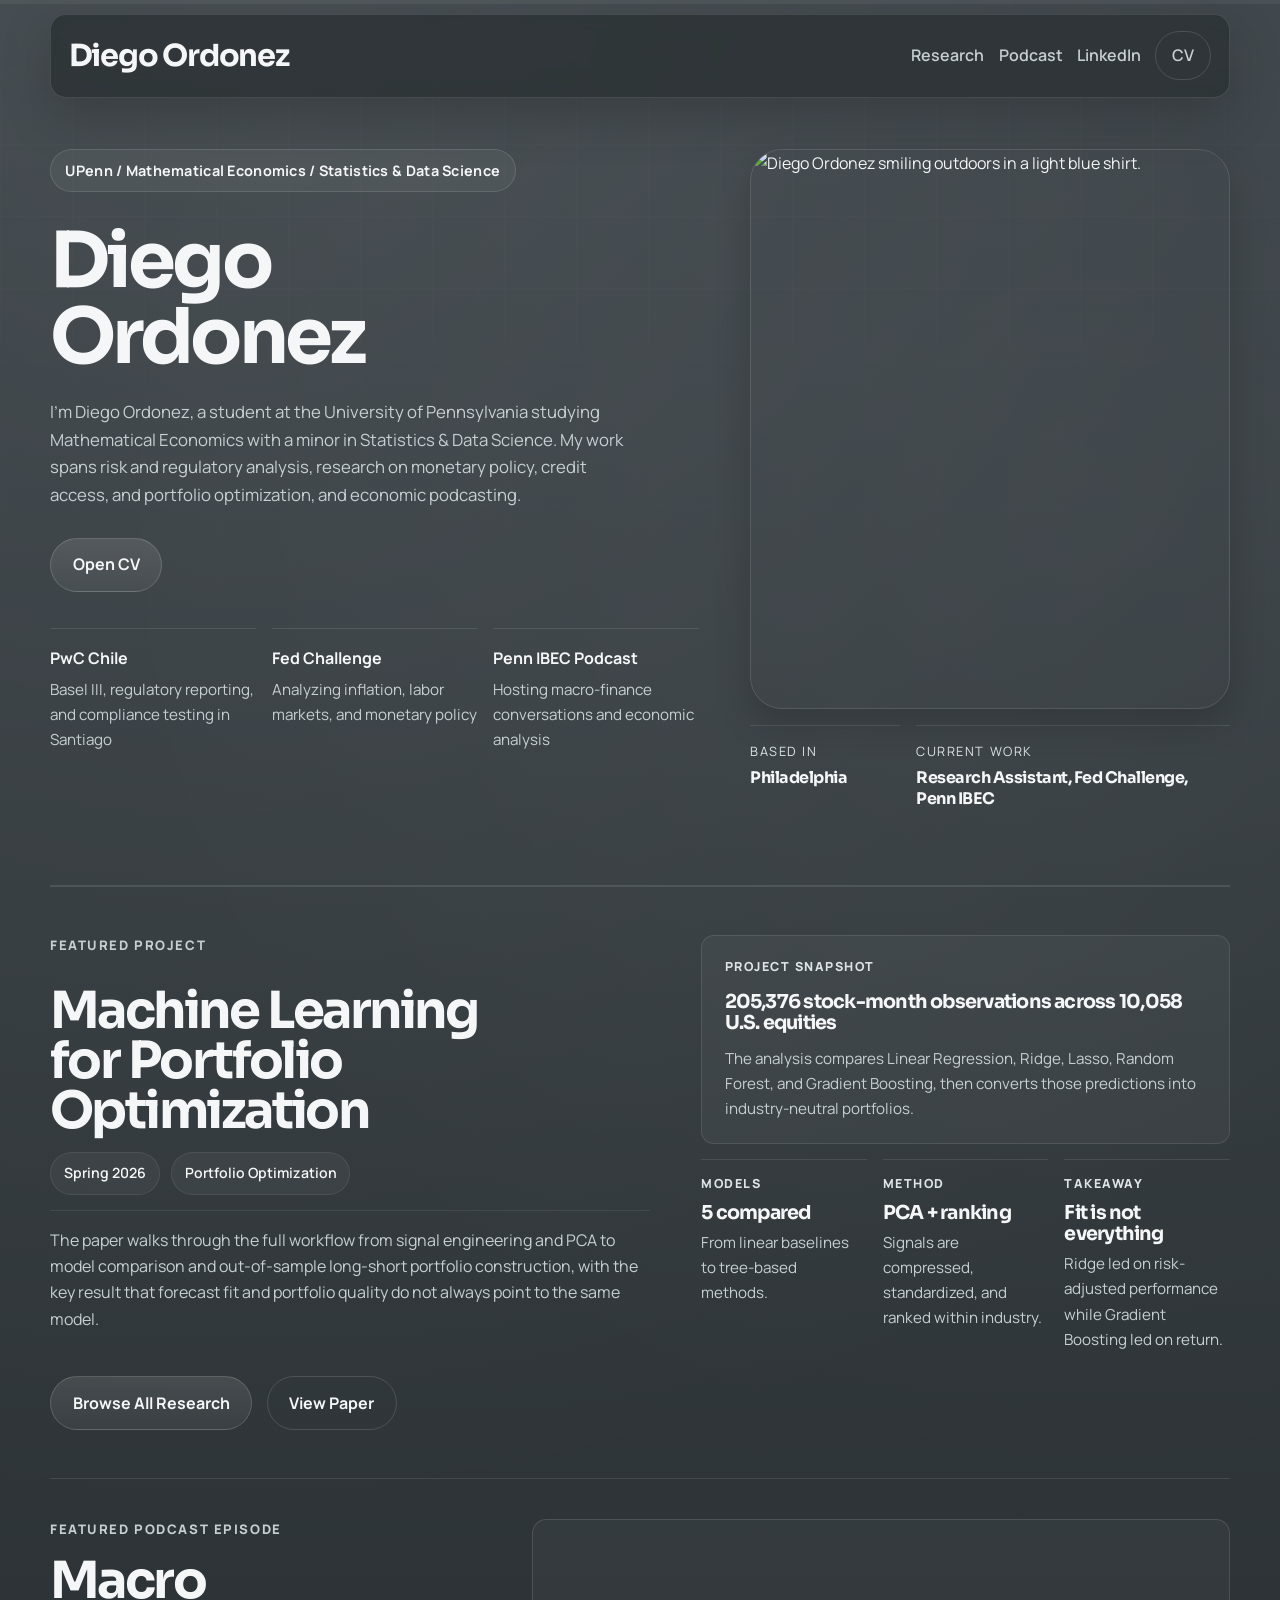
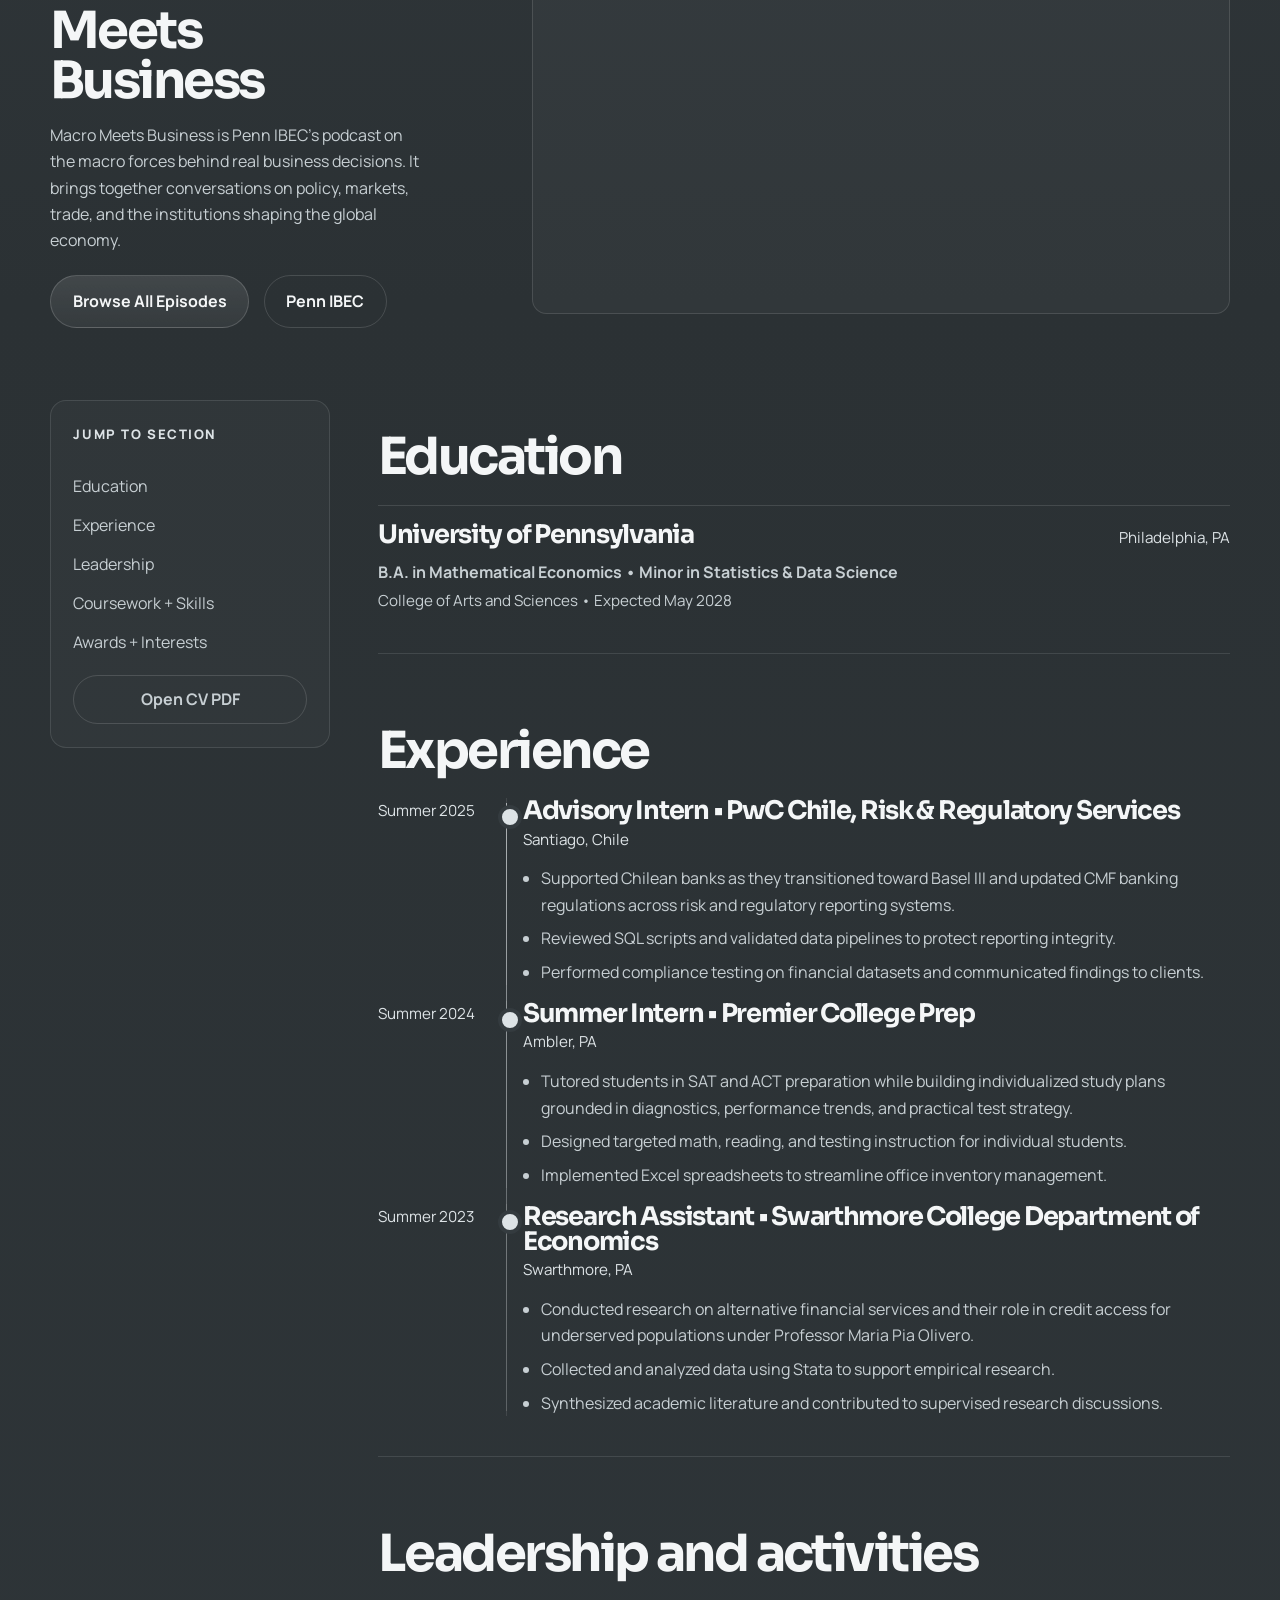
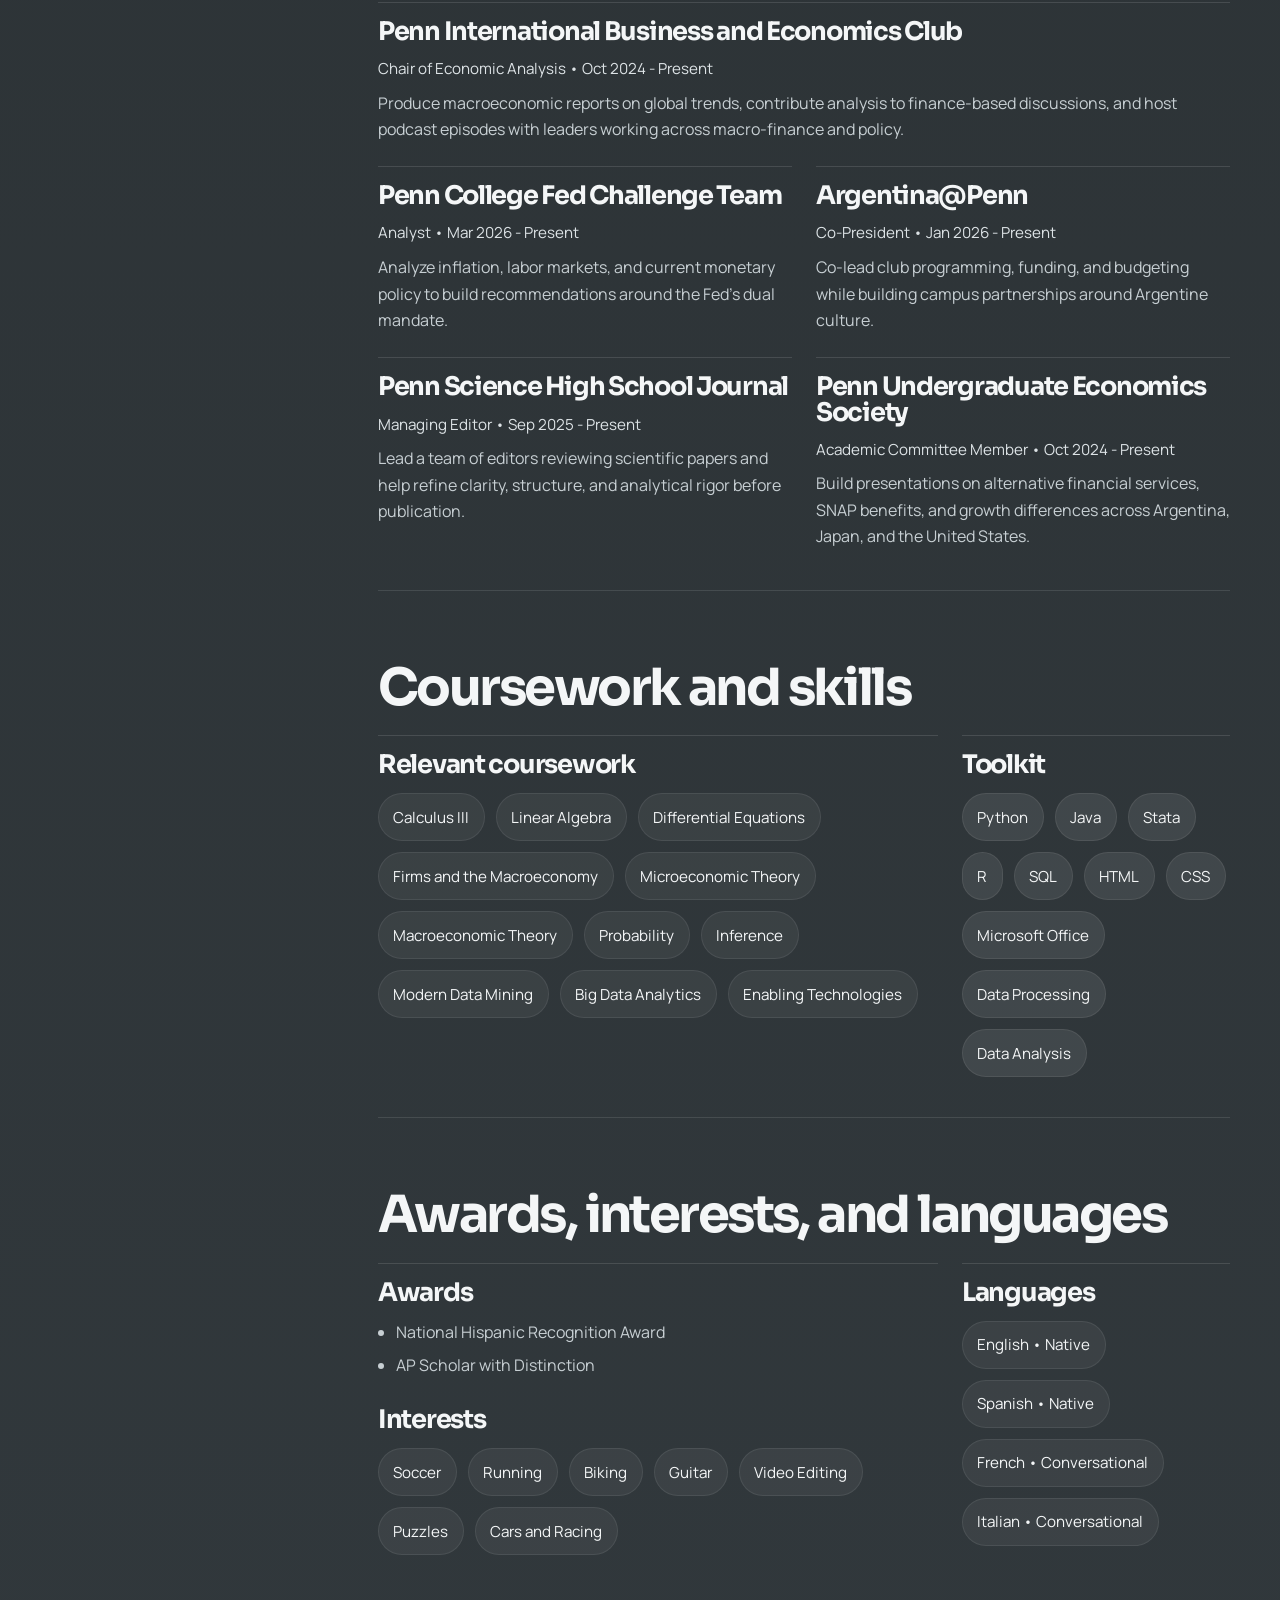
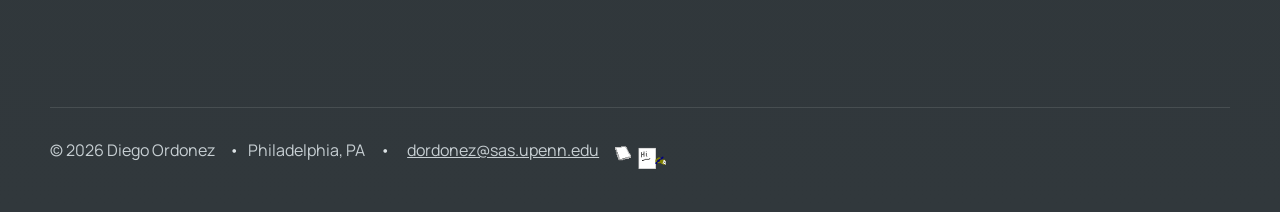
==== commit 151c70e0: "Update index.html" ====
--- a/index.html
+++ b/index.html
@@ -344,7 +344,6 @@
                                 <span>Video Editing</span>
                                 <span>Puzzles</span>
                                 <span>Cars and Racing</span>
-                                <span>Planes</span>
                             </div>
                         </section>
                         <section class="entry-card">
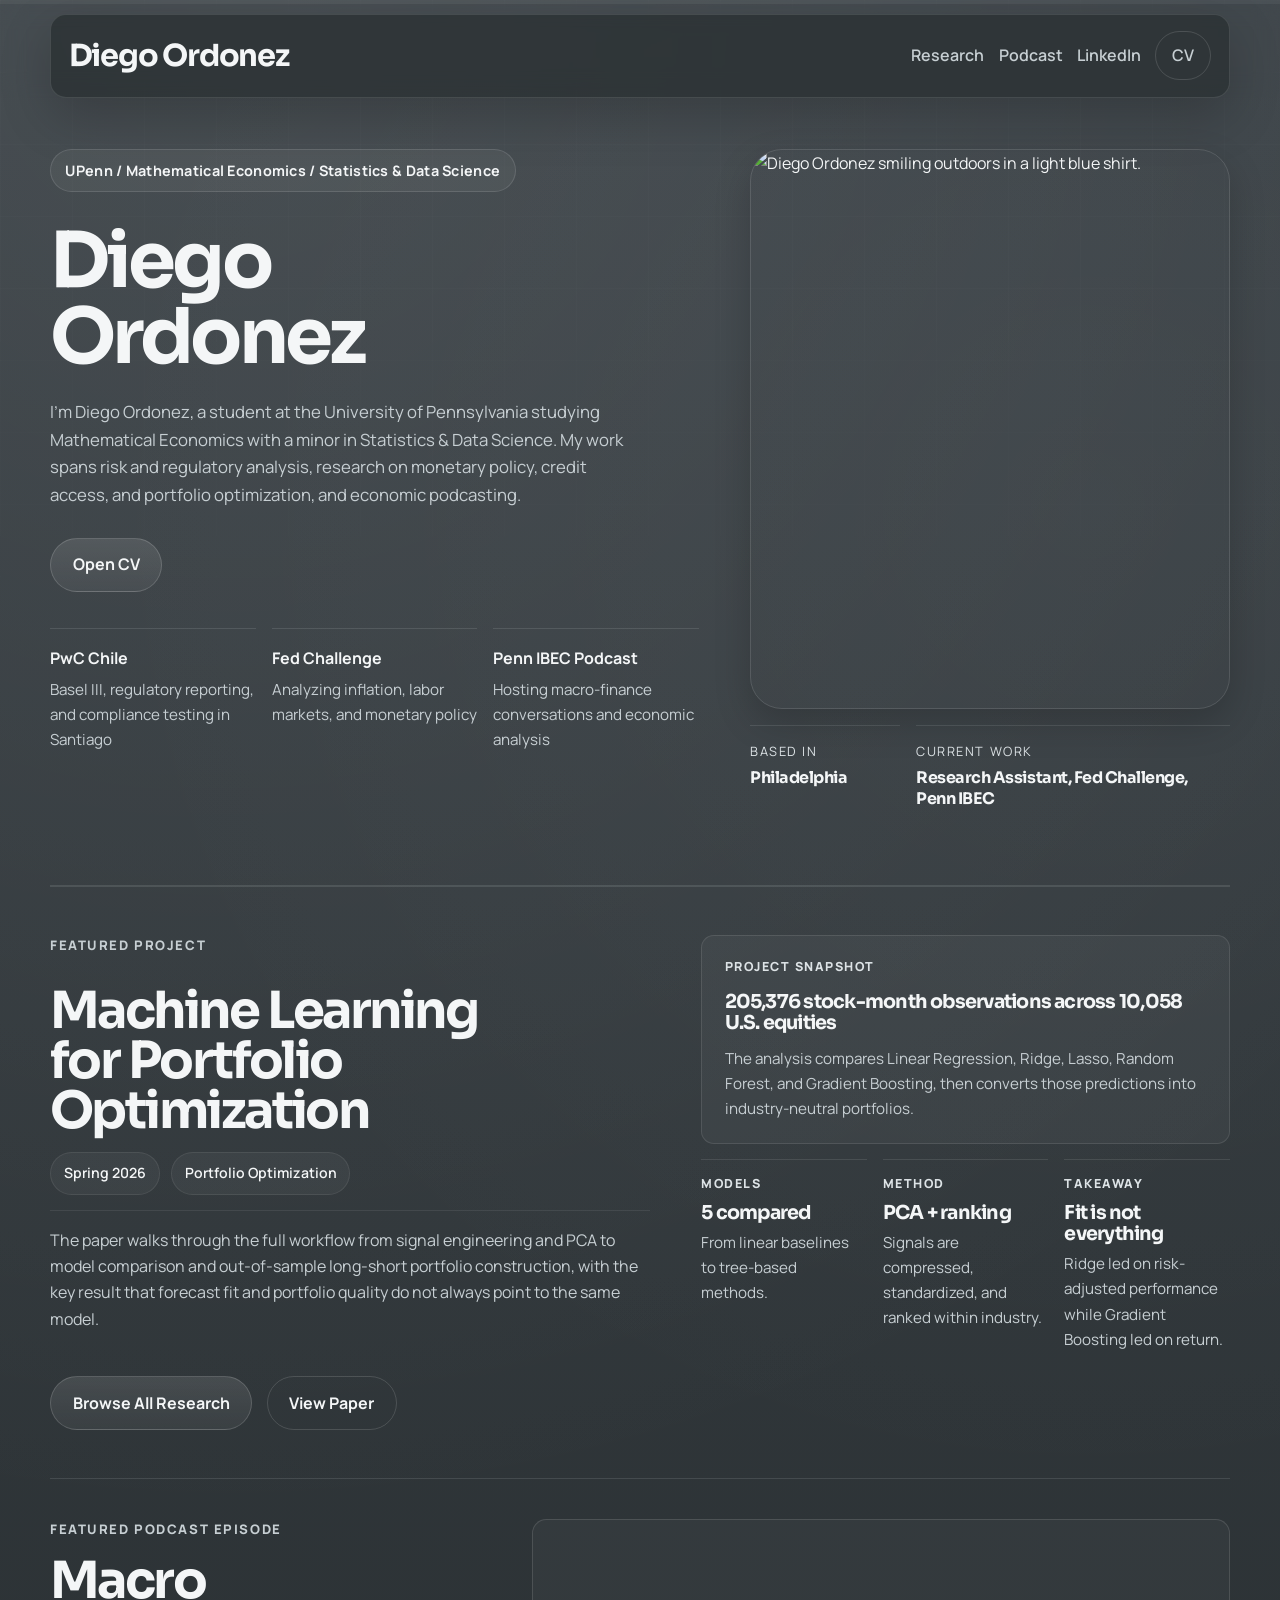
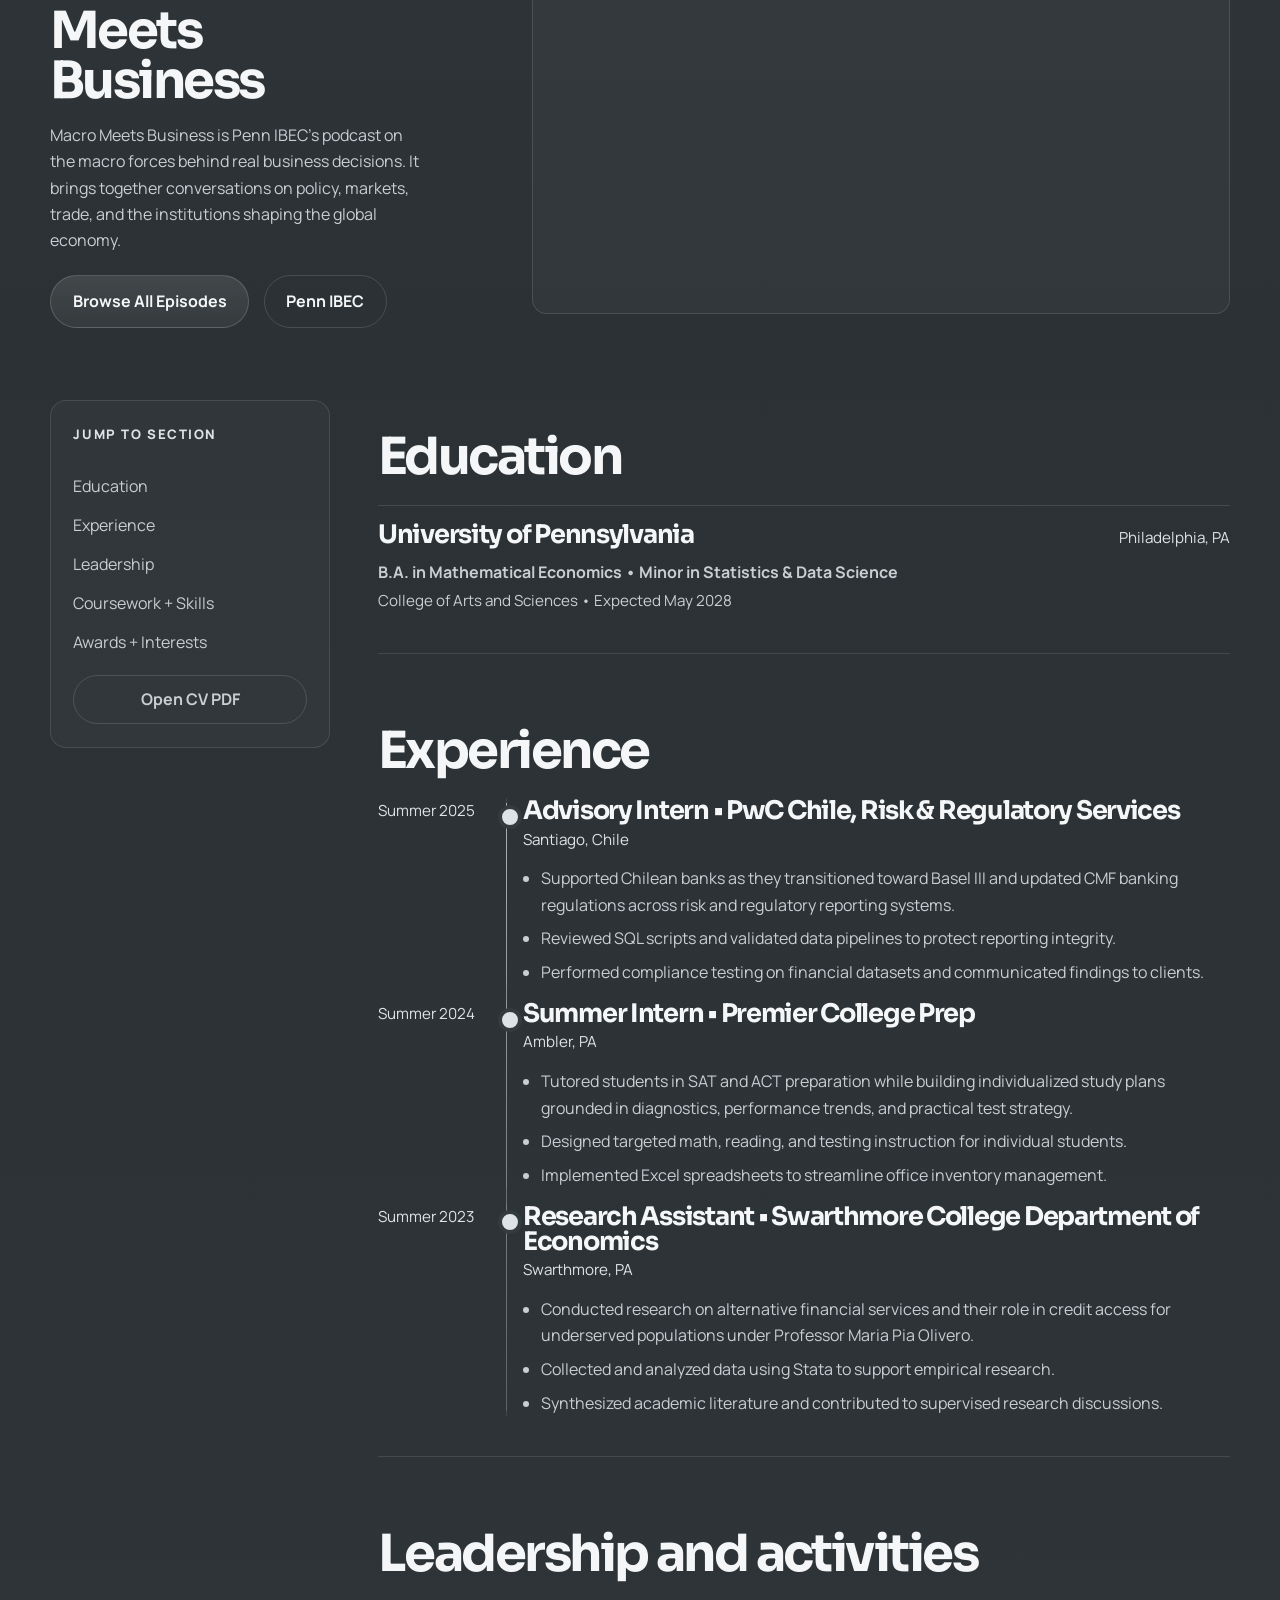
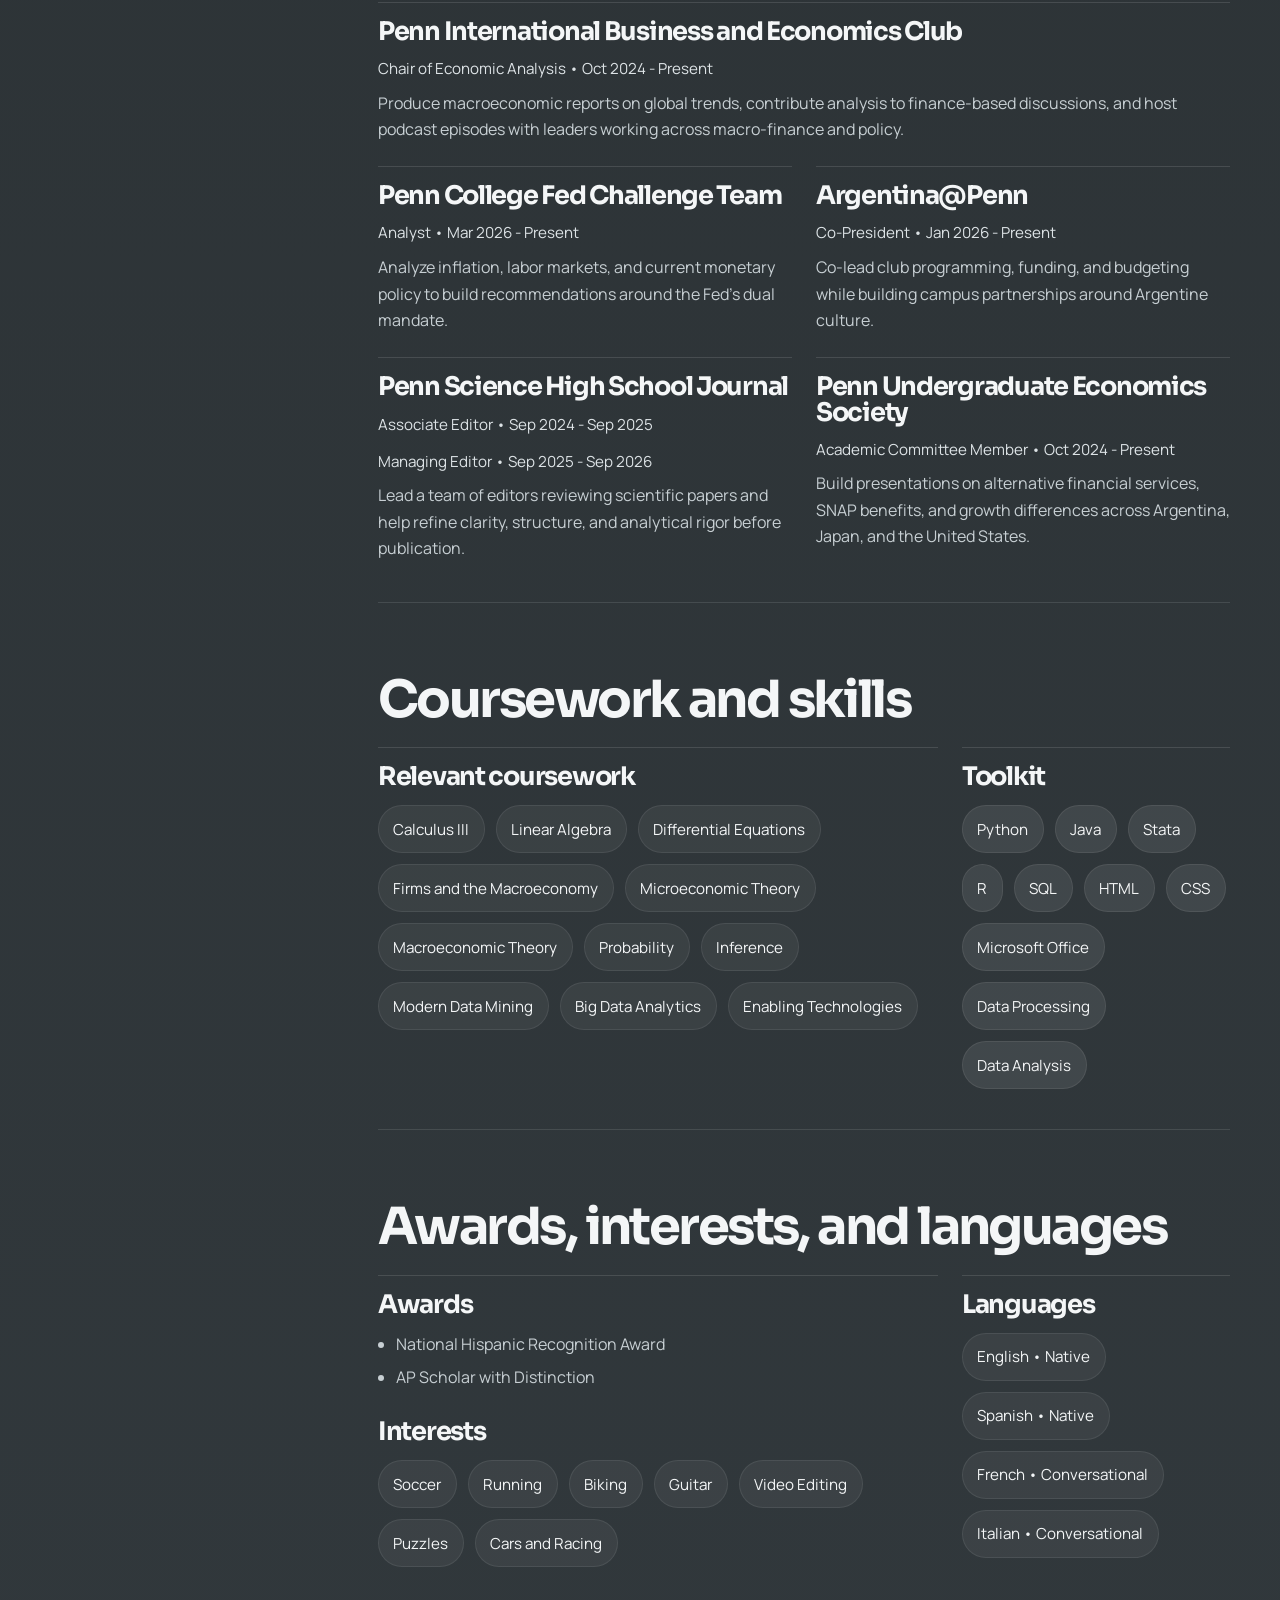
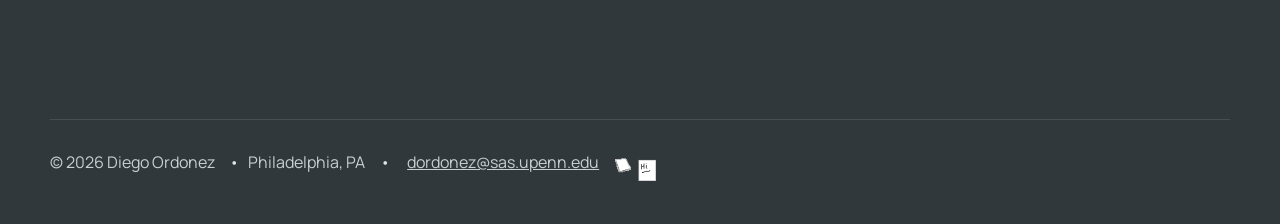
==== commit e73892e3: "Update index.html" ====
--- a/index.html
+++ b/index.html
@@ -269,7 +269,8 @@
                         <section class="entry-card">
                             <div class="entry-card__topline">
                                 <h3>Penn Science High School Journal</h3>
-                                <span>Managing Editor • Sep 2025 - Present</span>
+                                <span>Associate Editor • Sep 2024 - Sep 2025</span>
+                                <span>Managing Editor • Sep 2025 - Sep 2026</span>
                             </div>
                             <p>Lead a team of editors reviewing scientific papers and help refine clarity, structure, and analytical rigor before publication.</p>
                         </section>
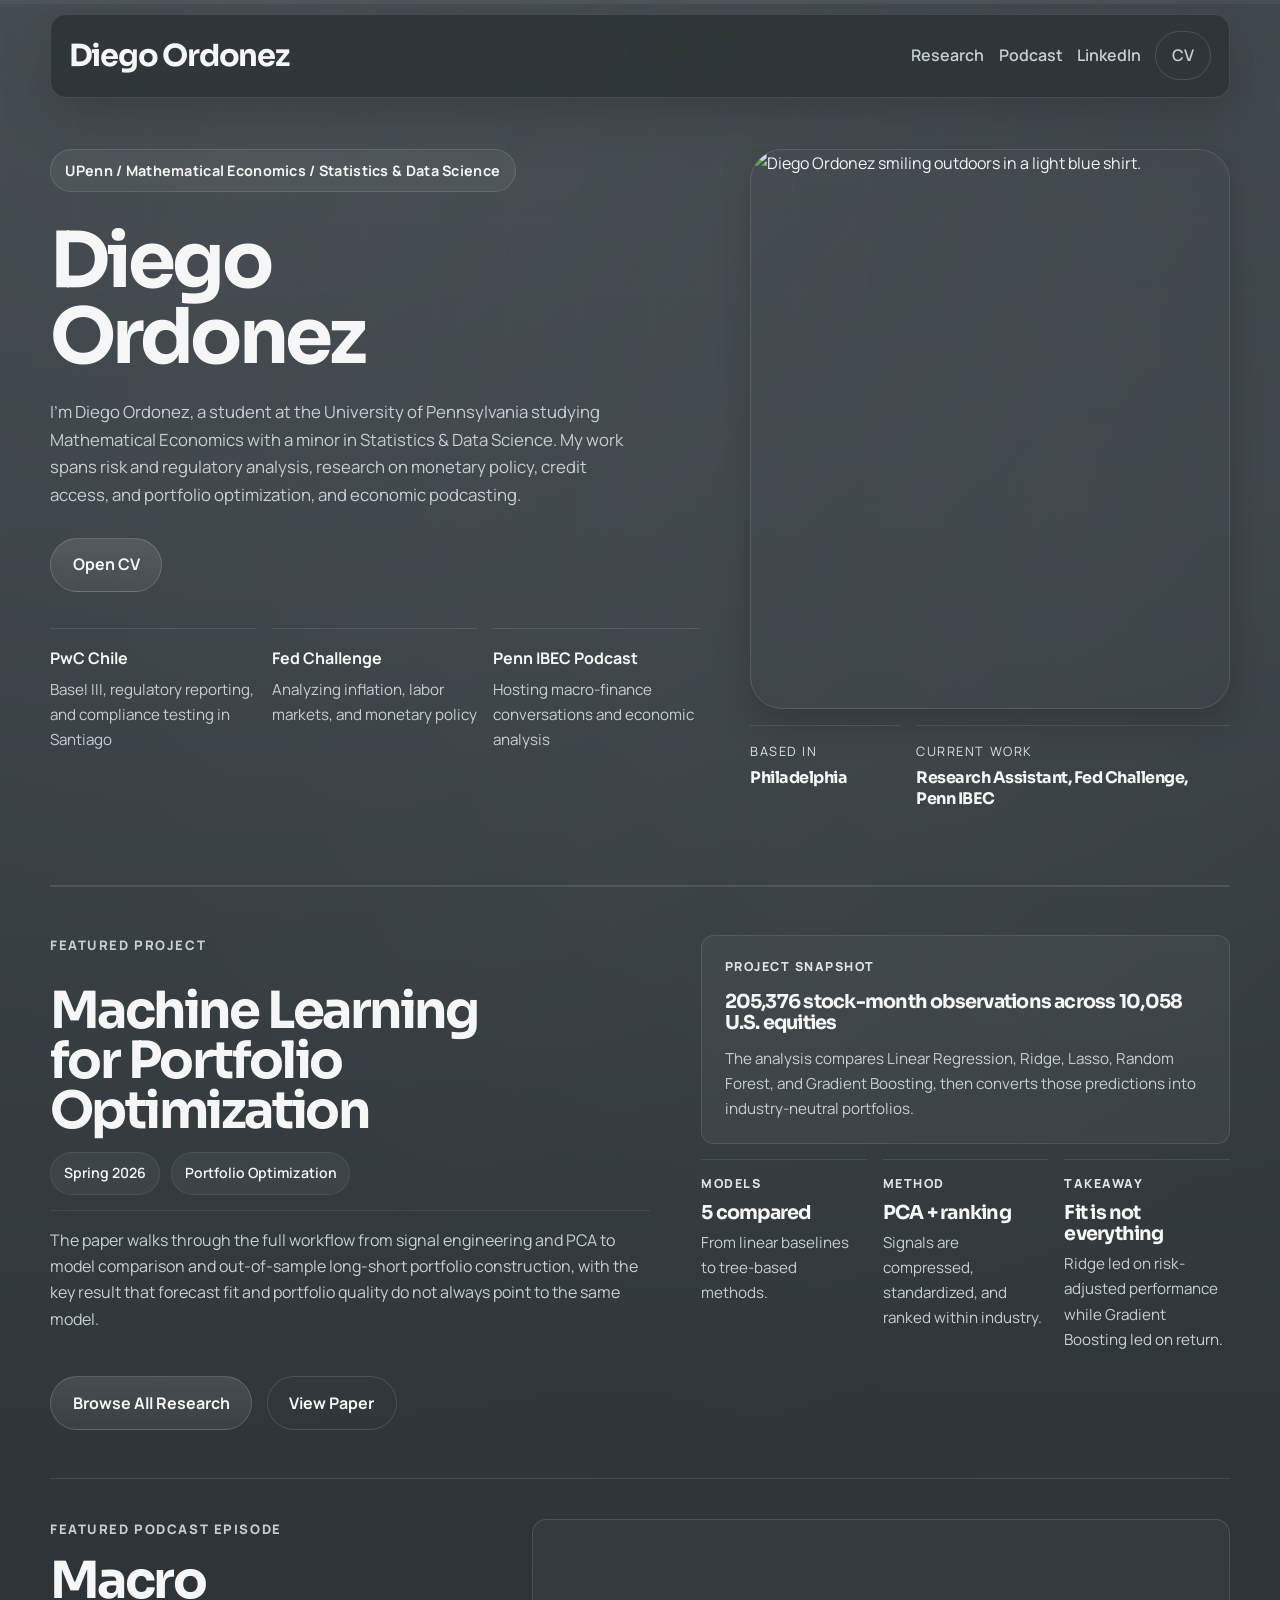
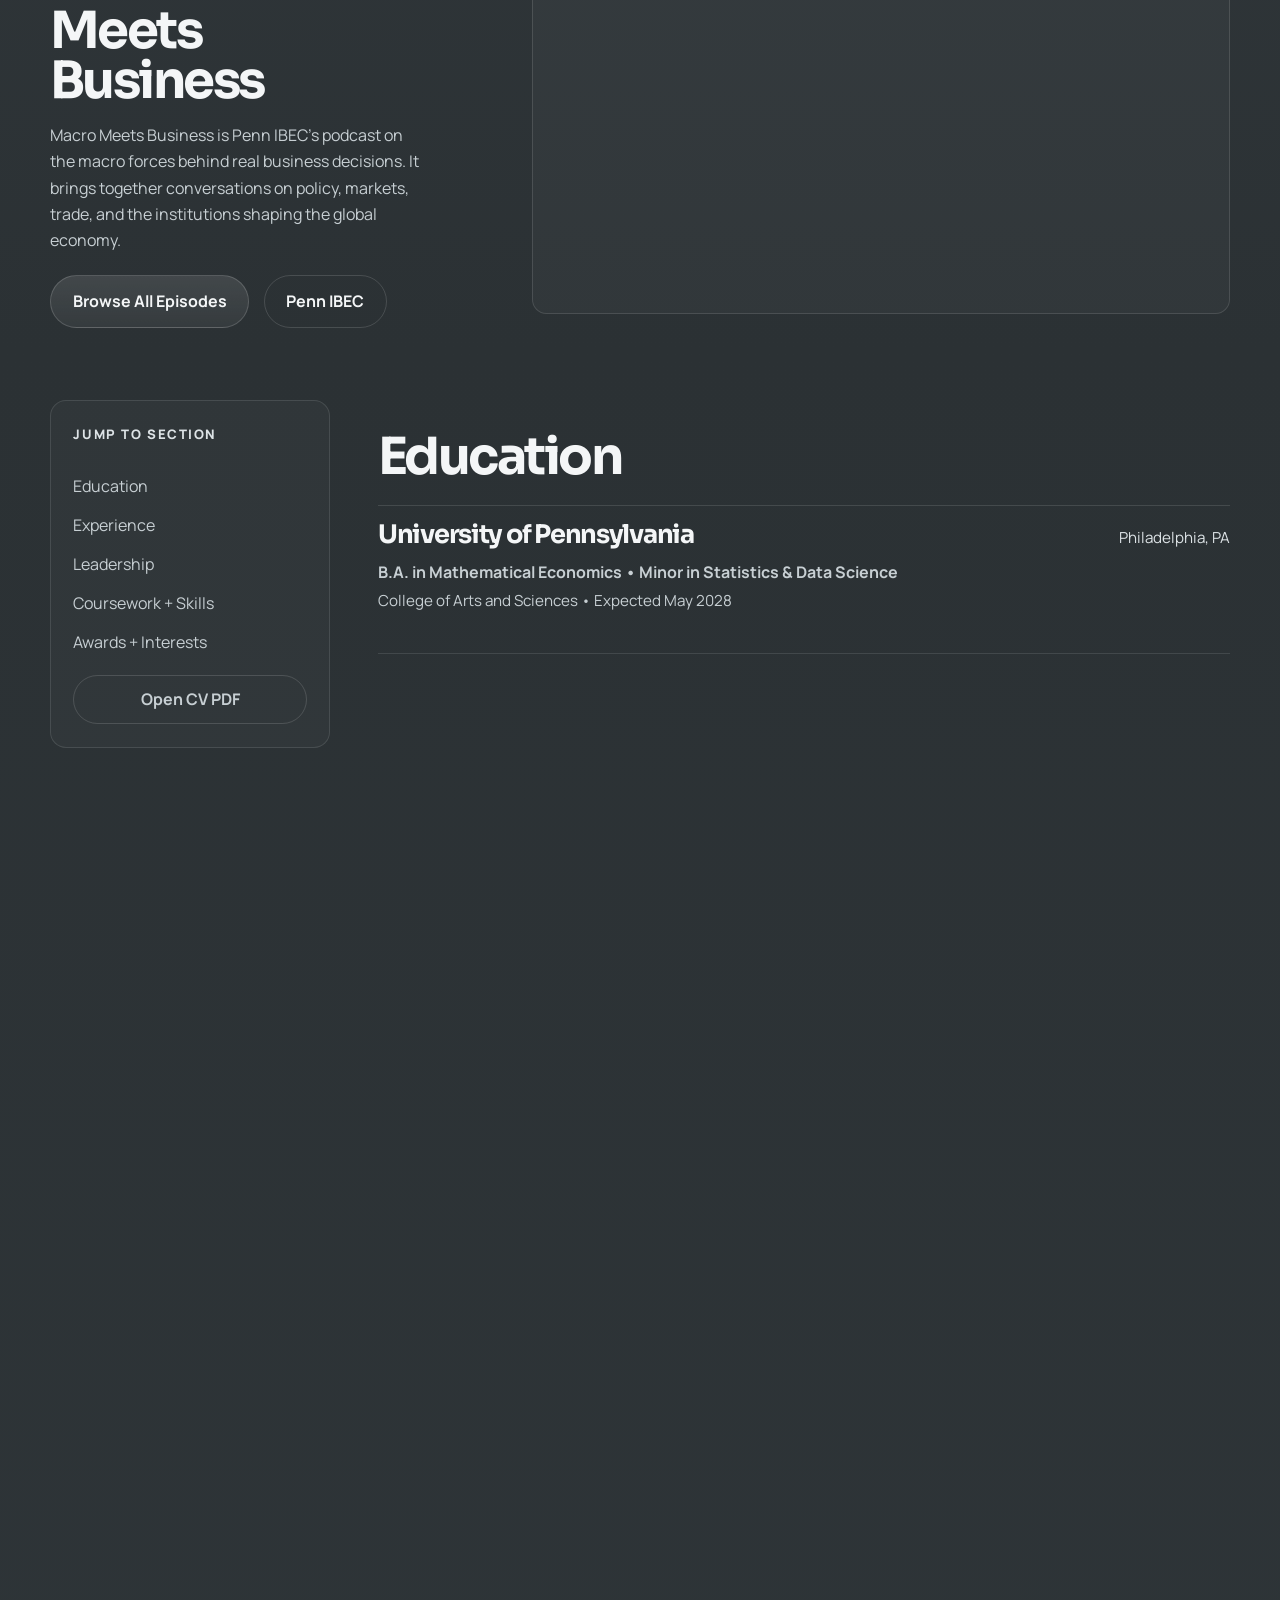
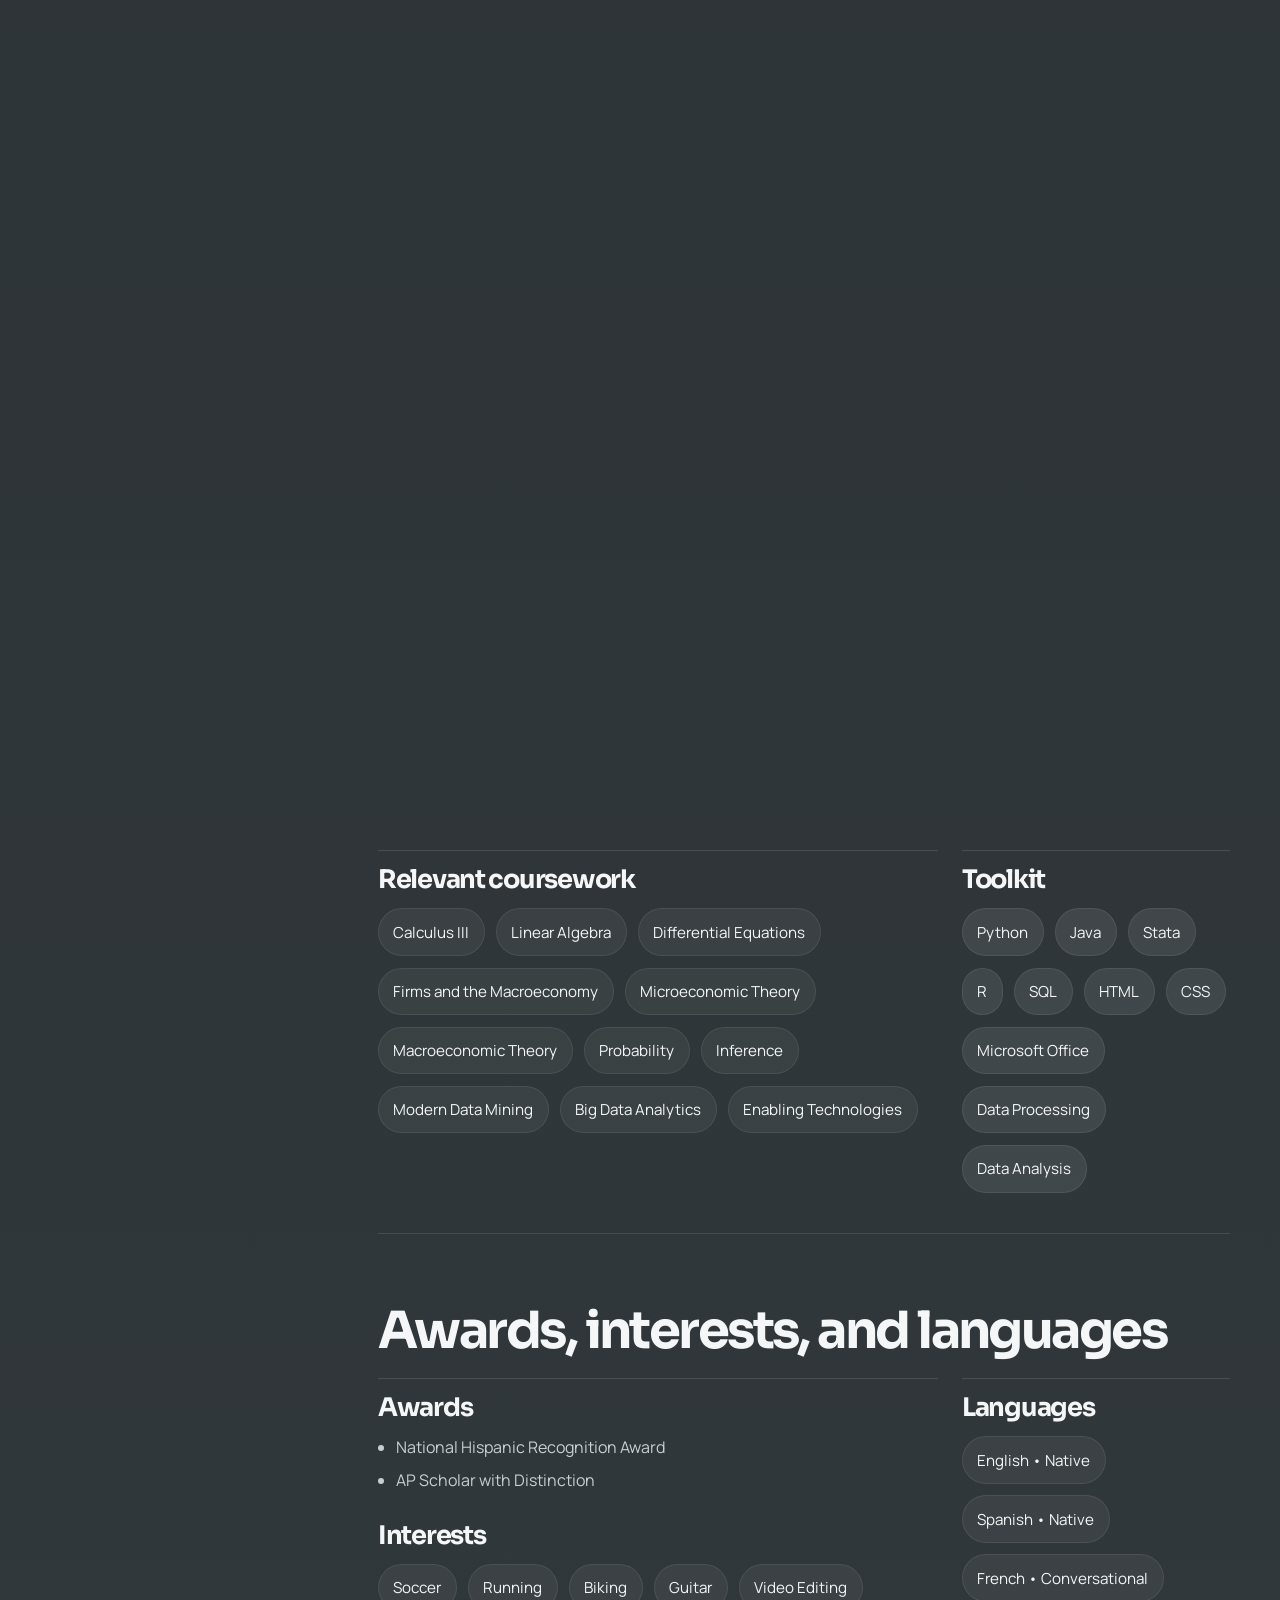
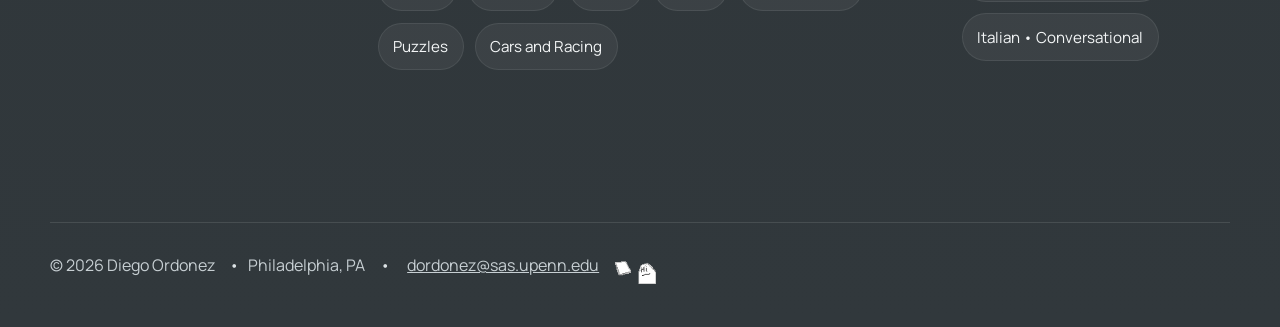
==== commit ff06fd42: "Summer 2026 Update" ====
--- a/index.html
+++ b/index.html
@@ -182,6 +182,15 @@
                         <h2>Experience</h2>
                     </div>
                     <div class="timeline">
+                        <section class="timeline-item">
+                            <span class="timeline-item__date">Summer 2026</span>
+                            <div class="timeline-item__body">
+                                <div class = "entry-card__topline">
+                                    <h3>Research Assistant to Prof. Charles Calomiris • Andersen Institute for Finance and Economics</h3>
+                                    <span>Philadelphia, PA</span>
+                                </div>
+                            </div>
+                        </section>
                         <section class="timeline-item">
                             <span class="timeline-item__date">Summer 2025</span>
                             <div class="timeline-item__body">
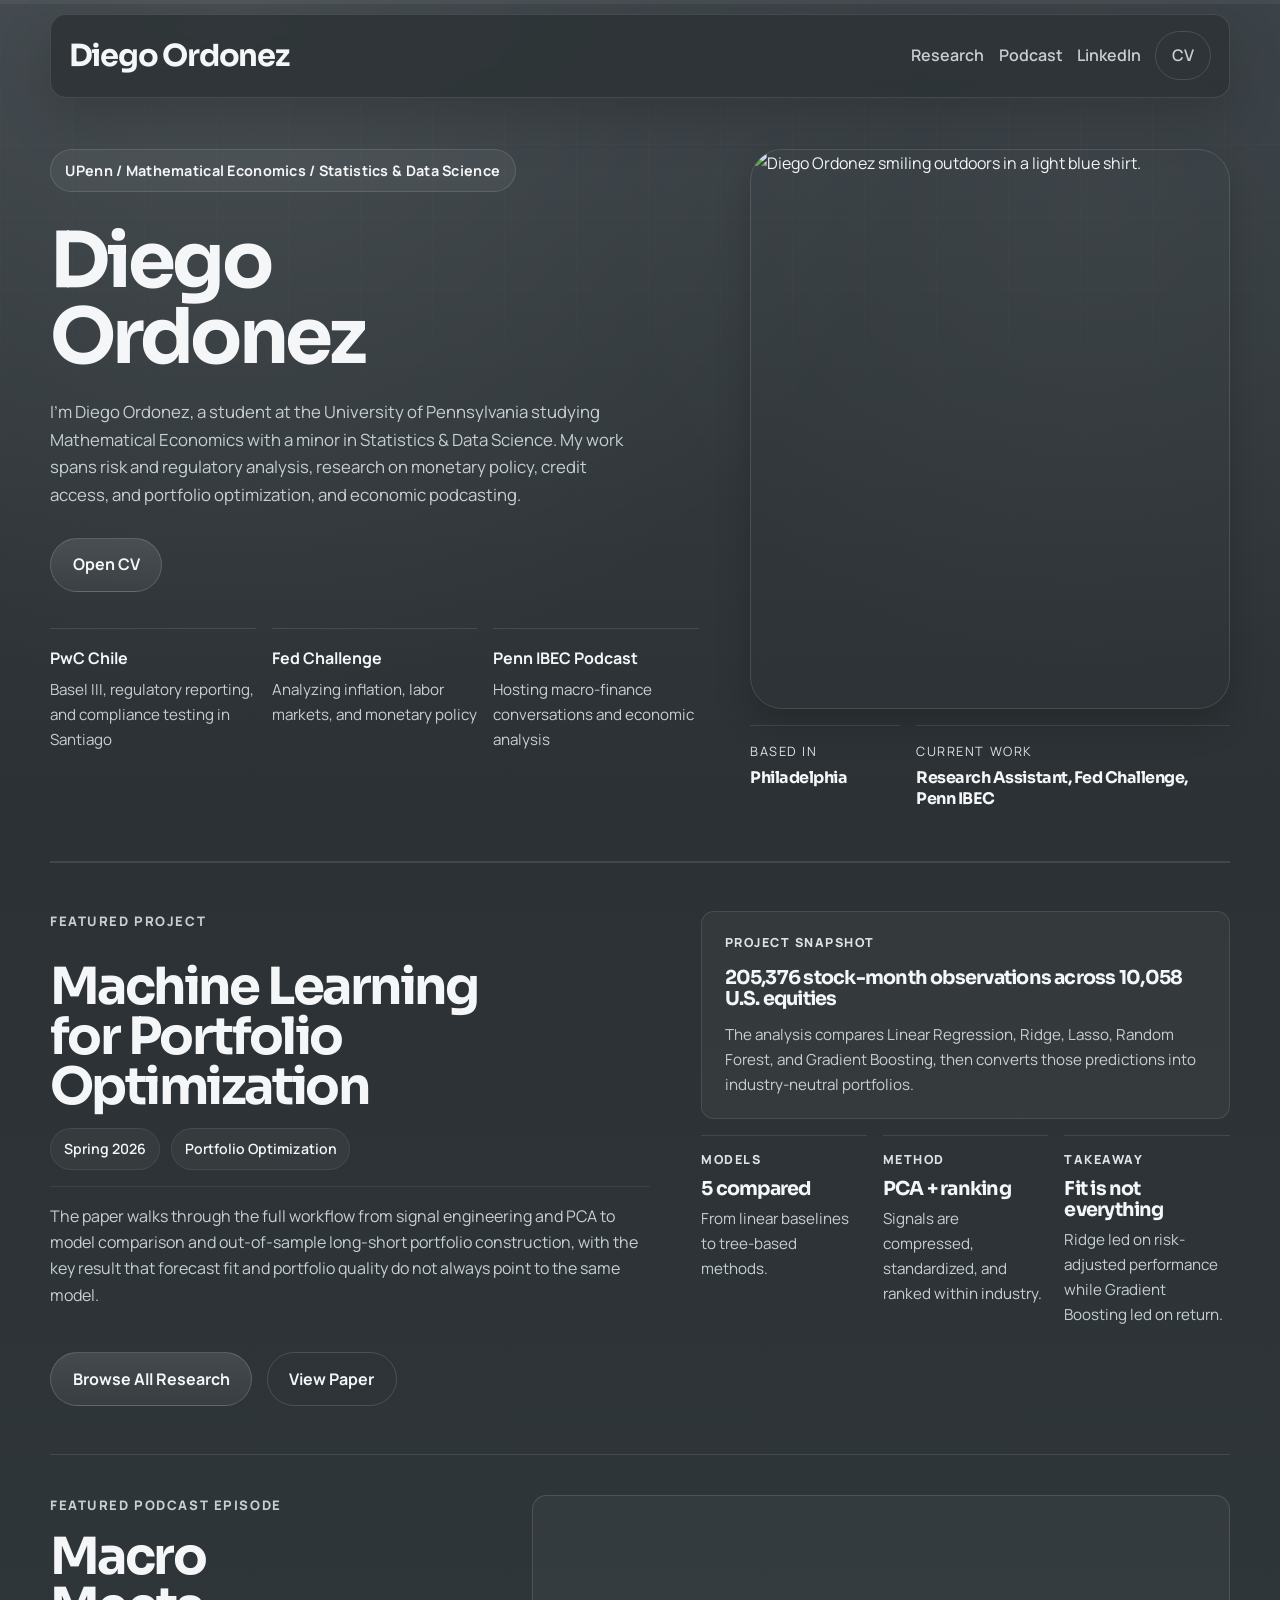
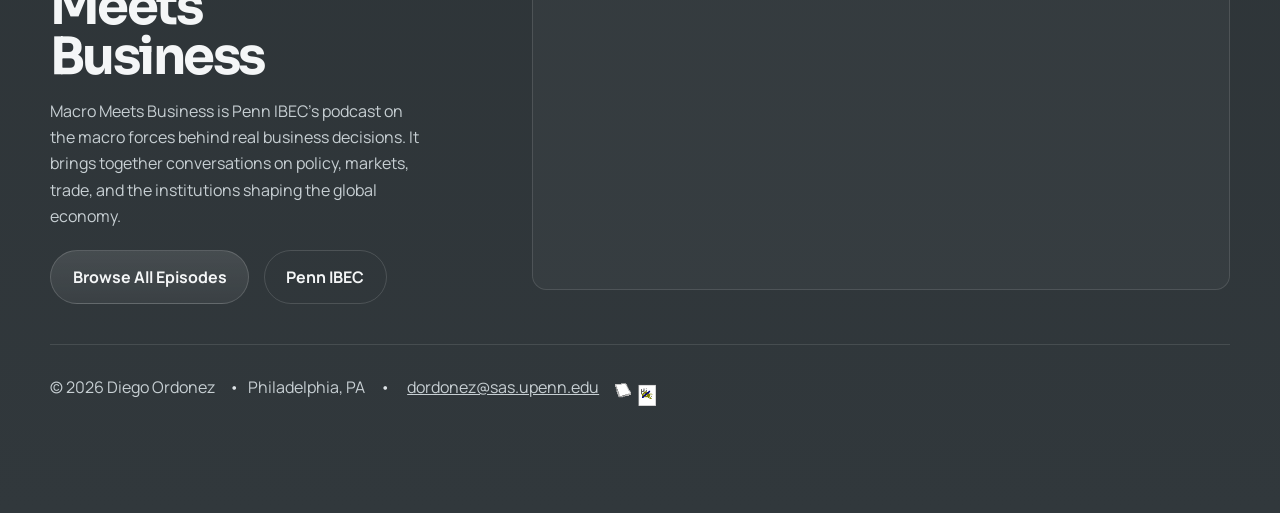
==== commit 2739ba43: "Comment out resume portion" ====
--- a/index.html
+++ b/index.html
@@ -145,6 +145,7 @@
             </div>
         </section>
 
+<!--
         <section class="resume-layout section-shell" id="resume-map" data-scroll-target>
             <aside class="resume-rail" data-reveal>
                 <div class="resume-rail__card">
@@ -371,7 +372,7 @@
         </section>
 
     </main>
-
+-->
     <footer class="site-footer">
         <p class="site-footer__line">
             <span class="site-footer__item">&copy; 2026 Diego Ordonez</span>
--- a/style.css
+++ b/style.css
@@ -147,9 +147,8 @@
     grid-template-columns: minmax(0, 1.15fr) minmax(300px, 0.85fr);
     align-items: start;
     gap: clamp(2rem, 4vw, 4rem);
-    min-height: calc(100vh - 7rem);
     padding-top: clamp(2rem, 4vw, 4rem);
-    padding-bottom: 4rem;
+    padding-bottom: clamp(2.5rem, 4vw, 3.25rem);
     border-bottom: 1px solid var(--panel-border);
 }
 
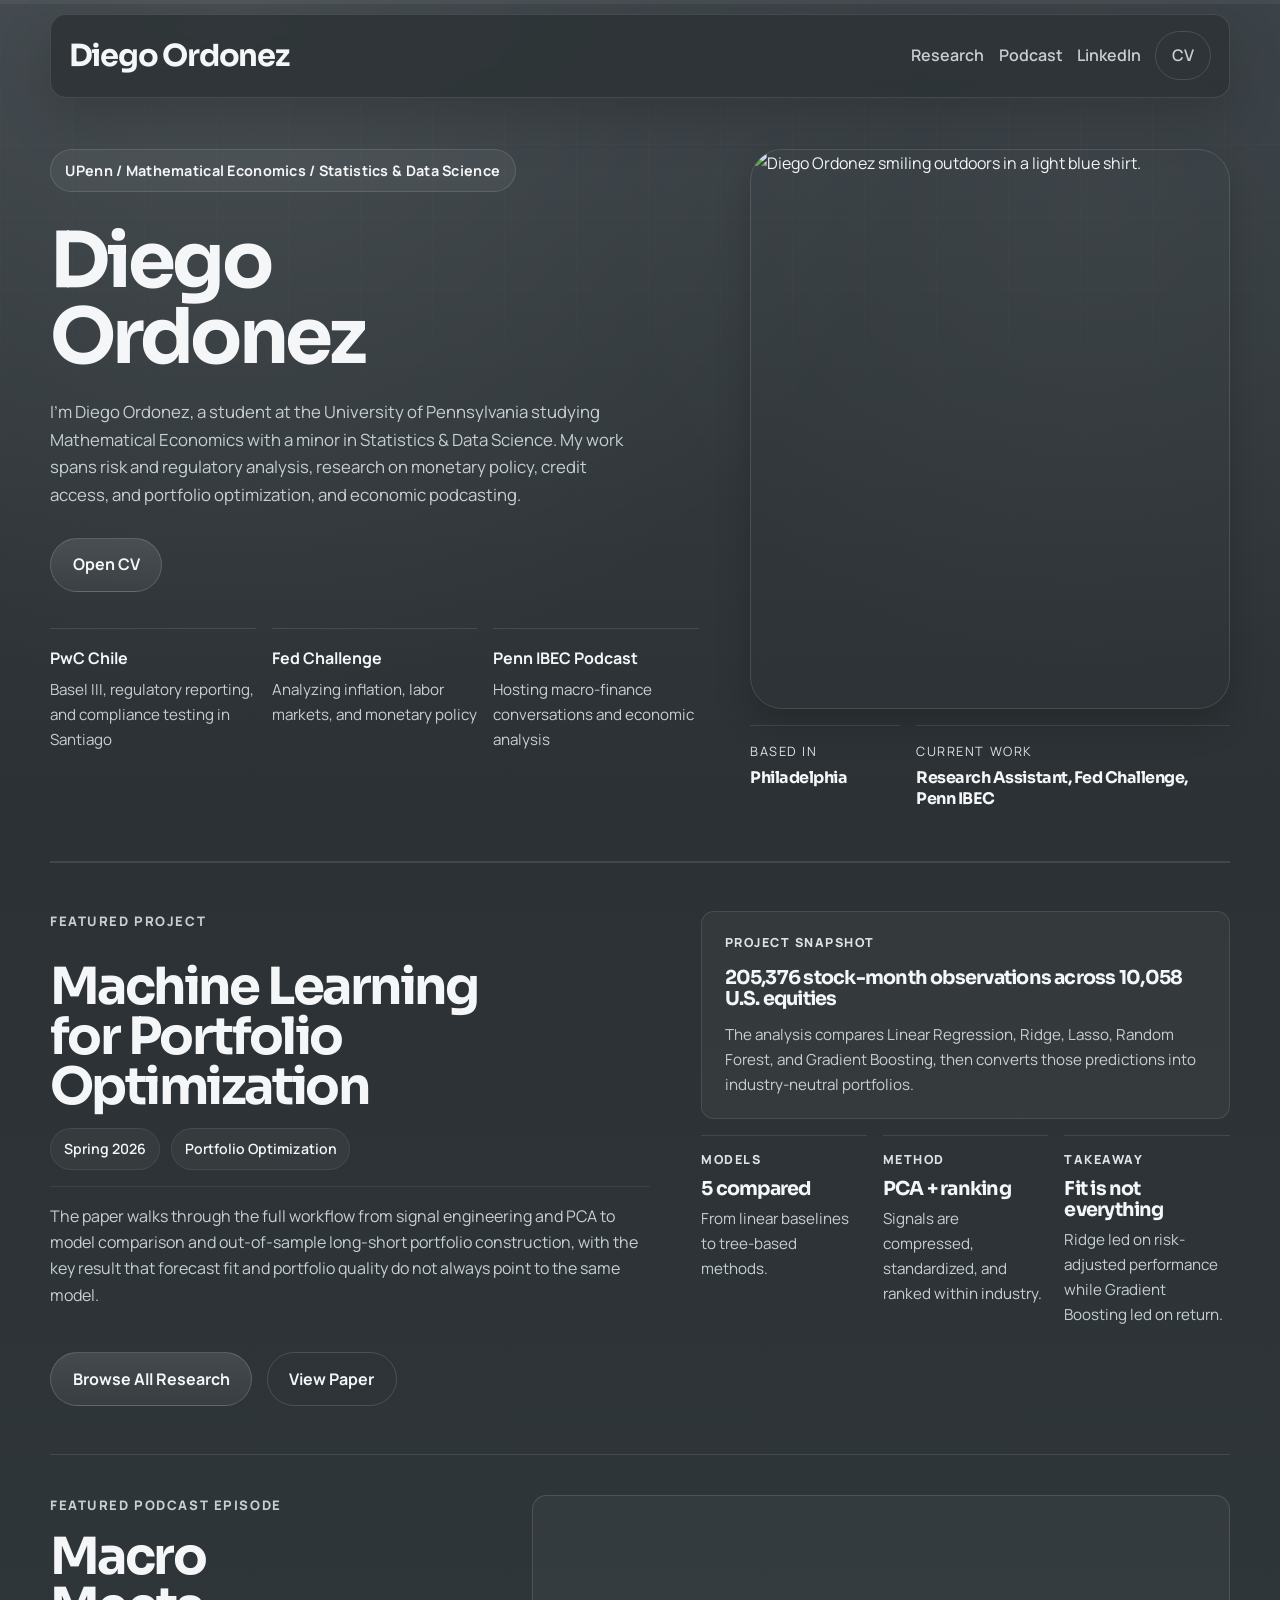
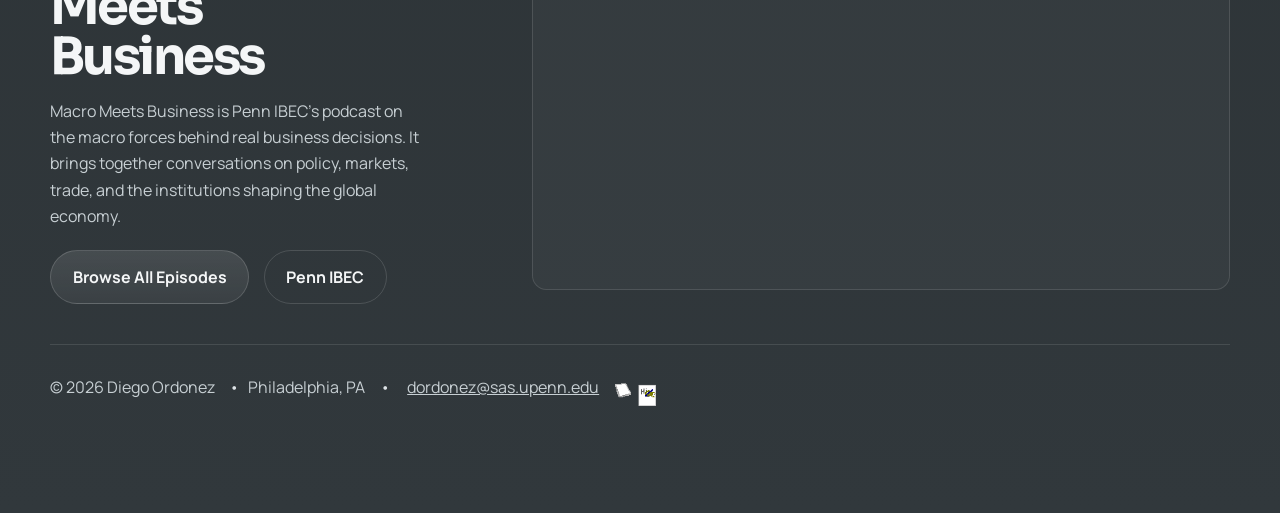
==== commit cc74e334: "Update ibec links" ====
--- a/index.html
+++ b/index.html
@@ -129,7 +129,7 @@
                 </p>
                 <div class="podcast-showcase__actions">
                     <a class="button" href="podcast.html">Browse All Episodes</a>
-                    <a class="button button--ghost" href="http://pennibec.com/" target="_blank" rel="noreferrer">Penn IBEC</a>
+                    <a class="button button--ghost" href="http://wibec.club/" target="_blank" rel="noreferrer">Penn IBEC</a>
                 </div>
             </div>
             <div class="podcast-showcase__media" data-reveal>
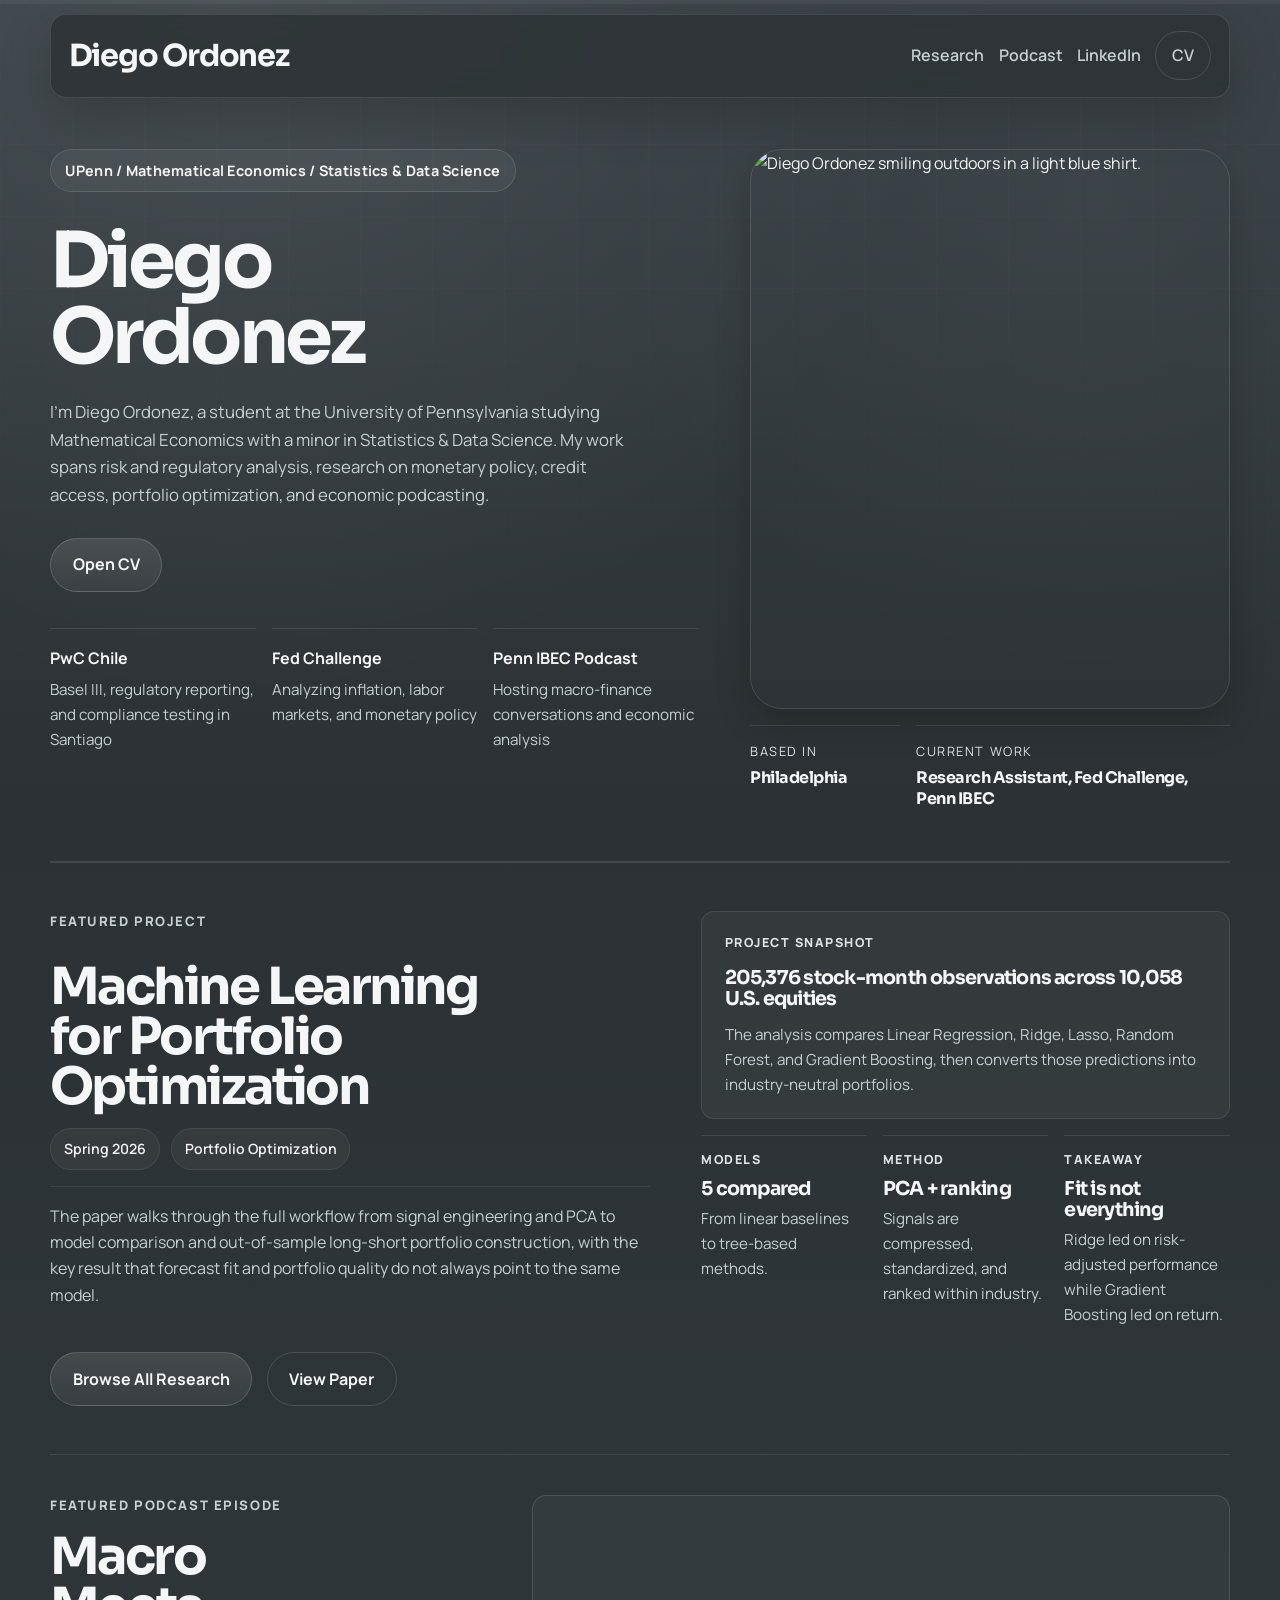
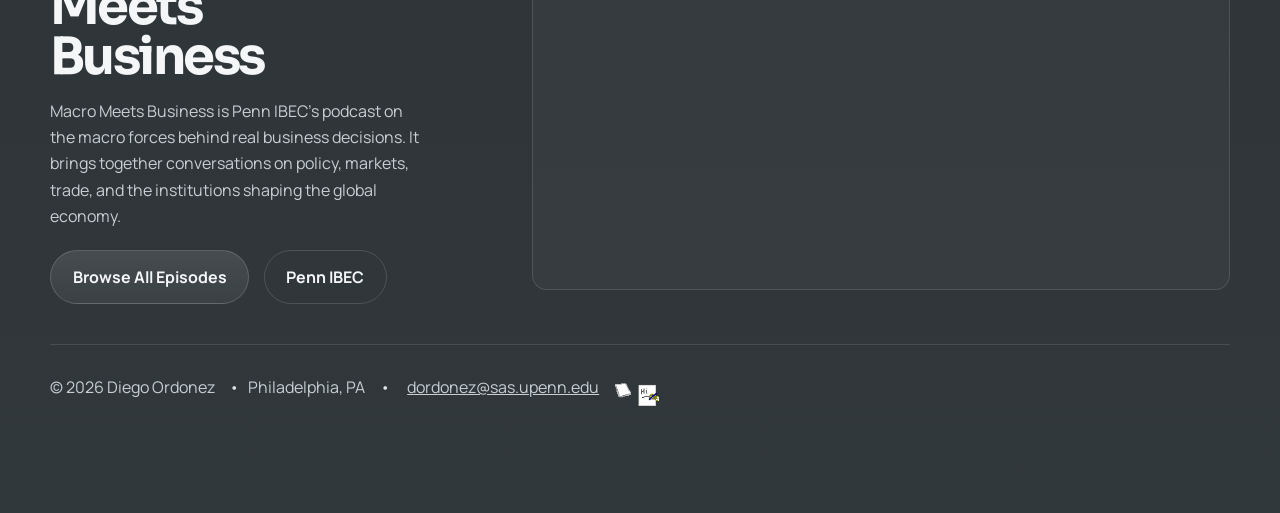
==== commit 91667821: "Fixed dumb grammatical error in welcome paragraph" ====
--- a/index.html
+++ b/index.html
@@ -33,7 +33,7 @@
                 <p class="hero__lede">
                     I'm Diego Ordonez, a student at the University of Pennsylvania studying Mathematical Economics with a
                     minor in Statistics &amp; Data Science. My work spans risk and regulatory analysis,
-                    research on monetary policy, credit access, and portfolio optimization, and economic podcasting.
+                    research on monetary policy, credit access, portfolio optimization, and economic podcasting.
                 </p>
                 <div class="hero__actions">
                     <a class="button" href="CV/Ordonez-Diego-Resume-Public.pdf" target="_blank" rel="noreferrer">Open CV</a>
